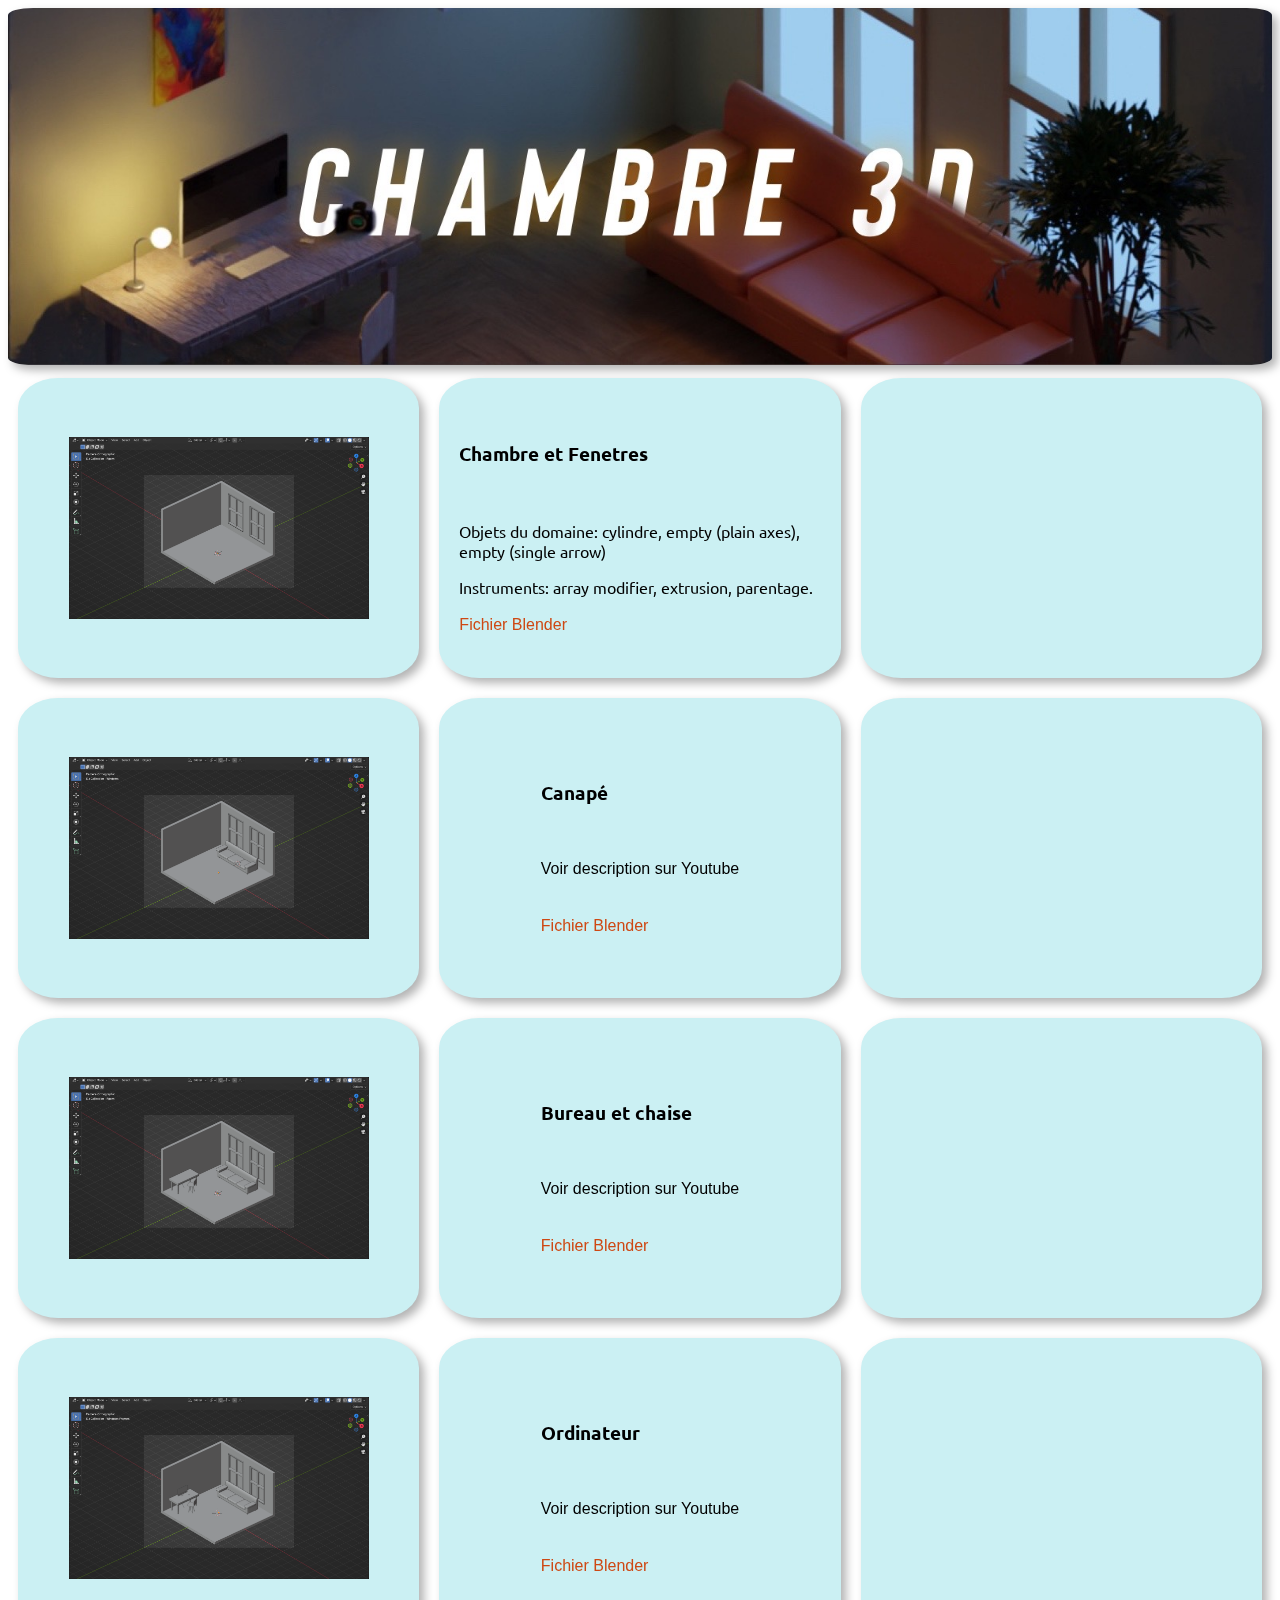
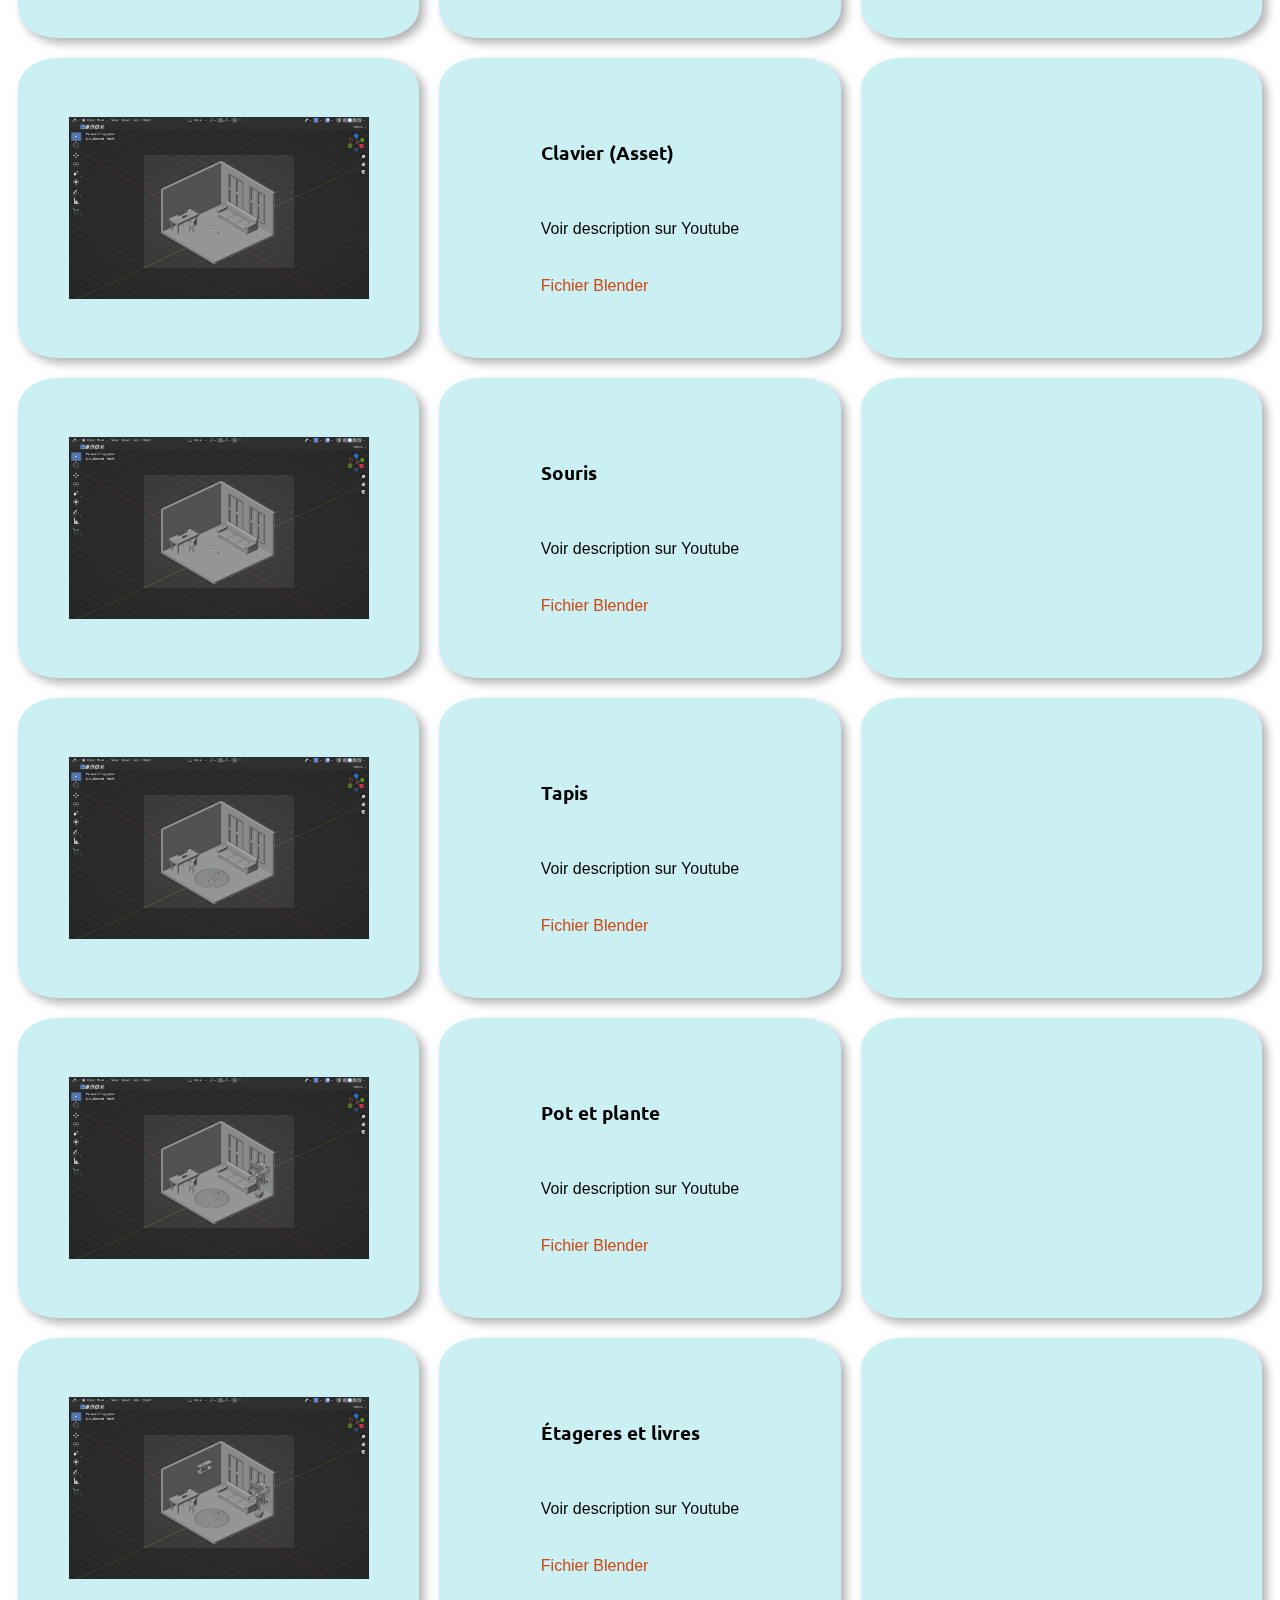
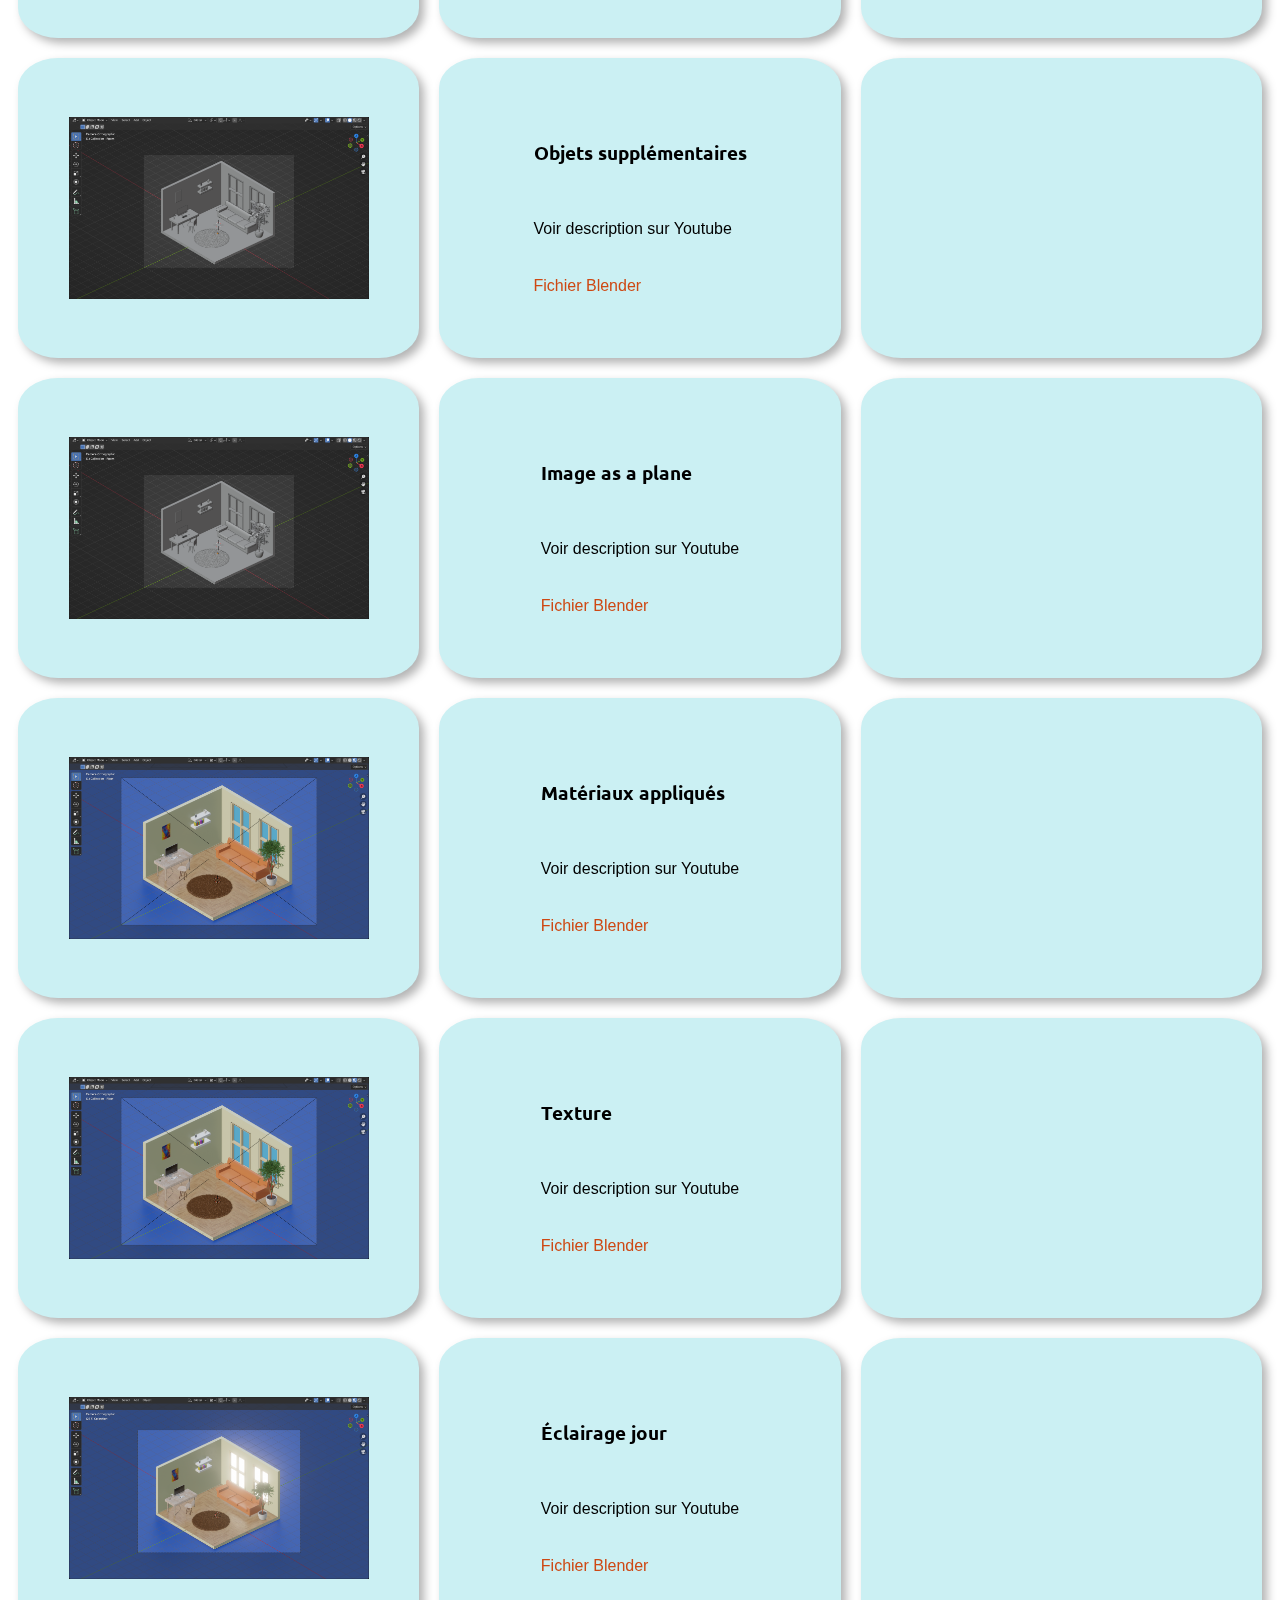
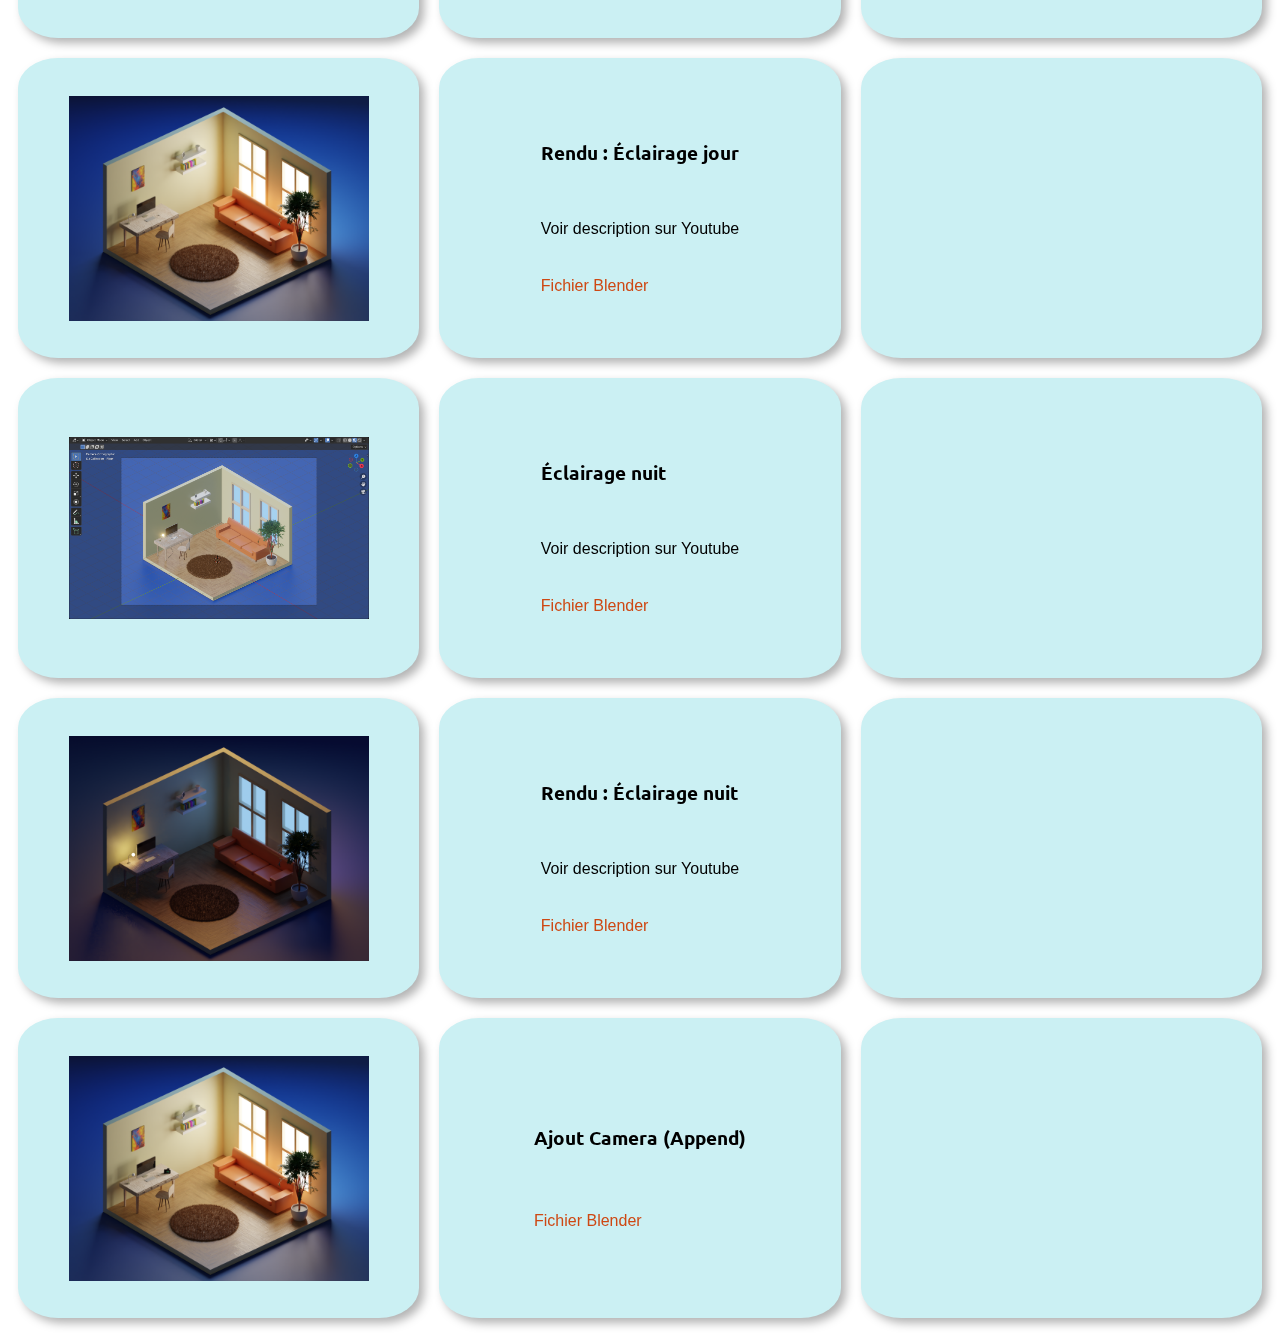
==== index.html @ a3e26591 "added dynamically YT description feature V1" ====
<!DOCTYPE html>
<html>
<head>
	<title>Chambre 3D</title>
	<link rel="stylesheet" type="text/css" href="style.css">
	<link rel="preconnect" href="https://fonts.googleapis.com">
	<link rel="preconnect" href="https://fonts.gstatic.com" crossorigin>
	<link href="https://fonts.googleapis.com/css2?family=Bebas+Neue&family=Ubuntu:ital,wght@0,300;0,400;0,700;1,400&display=swap" rel="stylesheet">
	<!-- add icon link -->
	<link rel = "icon" href="img/icon.png" type = "image/x-icon">
	<script src="https://apis.google.com/js/api.js"></script>
	<script src="script.js"></script>
</head>
<body>
	<header>
		  <!-- <div style="position:absolute; top:0; left:0; width:100%; text-align:center; z-index: 1;">
			<h1>Chambre 3D</h1>		 
		 </div> -->
		<img id="ar" src="img/title.jpg" width=100% height="auto" alt="final">
	</header>
	<div class="container">

        <!-- 1st step  -->
		<div class="column">
			<img src="img/1.png" width="300" height="auto" alt="final">
		</div>
		<div class="column">
			<div>
			<h3>Chambre et Fenetres</h3><br>
			<!-- this one need stylizing (font + size + layout and some ...  -->
			<p>Objets du domaine: cylindre, empty (plain axes), empty (single arrow)</p>
            <p>Instruments: array modifier, extrusion, parentage.</p>
			<a href="blender/01- Room_Windows.blend">Fichier Blender</a>
		</div>
		</div>
		<div class="column">
			<div class="video-container">
				<iframe width="560" height="315" src="https://www.youtube.com/embed/H0aVBfgCDOM" title="YouTube video player" frameborder="0" allow="accelerometer; autoplay; clipboard-write; encrypted-media; gyroscope; picture-in-picture; web-share" allowfullscreen></iframe>     
			</div>
		</div>

        <!-- 2nd step  -->
        <div class="column">
			<img src="img/2.png" width="300" height="auto" alt="img">
		</div>
		<div class="column">
			<div>
				<h3>Canapé</h3><br>
				<p id="desc">Voir description sur Youtube </p> <br>
				<!-- <p>Instruments: array modifier, extrusion, parentage.</p> <br> -->
				<a href="blender/02- Couch.blend">Fichier Blender</a>
			</div>
		</div>
		<div class="column">
			<div class="video-container">
				<iframe width="560" height="315" src="https://www.youtube.com/embed/Q9_poaPbk4Y" title="YouTube video player" frameborder="0" allow="accelerometer; autoplay; clipboard-write; encrypted-media; gyroscope; picture-in-picture; web-share" allowfullscreen></iframe>
			  </div>
		</div>
		        <!-- 3rd step  -->
				<div class="column">
					<img src="img/3.png" width="300" height="auto" alt="final">
				</div>
				<div class="column">
					<div>
						<h3>Bureau et chaise</h3><br>
						<p id="desc">Voir description sur Youtube </p> <br>
						<!-- <p>Instruments: array modifier, extrusion, parentage.</p> <br> -->
						<a href="blender/03- Desk_Chair.blend">Fichier Blender</a>
					</div>
				</div>
				<div class="column">
					<div class="video-container">
						<iframe width="560" height="315" src="https://www.youtube.com/embed/ergrKM9GbAg" title="YouTube video player" frameborder="0" allow="accelerometer; autoplay; clipboard-write; encrypted-media; gyroscope; picture-in-picture; web-share" allowfullscreen></iframe>
					  </div>
				</div>
		
		        <!-- 4th step  -->
				<div class="column">
					<img src="img/4_no_Keyboard.png" width="300" height="auto" alt="final">
				</div>
				<div class="column">
					<div>
						<h3>Ordinateur</h3><br>
						<p id="desc">Voir description sur Youtube </p> <br>
						<!-- <p>Instruments: array modifier, extrusion, parentage.</p> <br> -->
						<a href="blender/04- Computer.blend">Fichier Blender</a>
					</div>
				</div>
				<div class="column">
					<div class="video-container">
						<iframe width="560" height="315" src="https://www.youtube.com/embed/oGYVLZUqPYI" title="YouTube video player" frameborder="0" allow="accelerometer; autoplay; clipboard-write; encrypted-media; gyroscope; picture-in-picture; web-share" allowfullscreen></iframe>
					  </div>
				</div>

				<!-- 4.1th step  -->
				<div class="column">
					<img src="img/4.png" width="300" height="auto" alt="final">
				</div>
				<div class="column">
					<div>
						<h3>Clavier (Asset)</h3><br>
						<p id="desc">Voir description sur Youtube </p> <br>
						<!-- <p>Instruments: array modifier, extrusion, parentage.</p> <br> -->
						<a href="blender/04- Computer.blend">Fichier Blender</a>
					</div>
				</div>
				<div class="column">
					<div class="video-container">
						<iframe width="560" height="315" src="https://www.youtube.com/embed/85j8DZn5l3M" title="YouTube video player" frameborder="0" allow="accelerometer; autoplay; clipboard-write; encrypted-media; gyroscope; picture-in-picture; web-share" allowfullscreen></iframe>
					  </div>
				</div>

				<!-- 4.1th step  -->
				<div class="column">
					<img src="img/4.png" width="300" height="auto" alt="final">
				</div>
				<div class="column">
					<div>
						<h3>Souris </h3><br>
						<p id="desc">Voir description sur Youtube </p> <br>
						<!-- <p>Instruments: array modifier, extrusion, parentage.</p> <br> -->
						<a href="blender/04- Computer.blend">Fichier Blender</a>
					</div>
				</div>
				<div class="column">
					<div class="video-container">
						<iframe width="560" height="315" src="https://www.youtube.com/embed/s9zRTNXvcWs" title="YouTube video player" frameborder="0" allow="accelerometer; autoplay; clipboard-write; encrypted-media; gyroscope; picture-in-picture; web-share" allowfullscreen></iframe>
					  </div>
				</div>
				<!-- 5th step  -->
				<div class="column">
					<img src="img/5.png" width="300" height="auto" alt="final">
				</div>
				<div class="column">
					<div>
						<h3>Tapis</h3><br>
						<p id="desc">Voir description sur Youtube </p> <br>
						<!-- <p>Instruments: array modifier, extrusion, parentage.</p> <br> -->
						<a href="blender/05- Carpet.blend">Fichier Blender</a>
					</div>
				</div>
				<div class="column">
					<div class="video-container">
						<iframe width="560" height="315" src="https://www.youtube.com/embed/g_UCQtH-C4Q" title="YouTube video player" frameborder="0" allow="accelerometer; autoplay; clipboard-write; encrypted-media; gyroscope; picture-in-picture; web-share" allowfullscreen></iframe>
					  </div>
				</div>

				<!-- 6th step  -->
				<div class="column">
					<img src="img/6.png" width="300" height="auto" alt="final">
				</div>
				<div class="column">
					<div>
						<h3>Pot et plante</h3><br>
						<p id="desc">Voir description sur Youtube </p> <br>
						<!-- <p>Instruments: array modifier, extrusion, parentage.</p> <br> -->
						<a href="blender/06- Pot_Plant.blend">Fichier Blender</a>
					</div>
				</div>
				<div class="column">
					<div class="video-container">
						<iframe width="560" height="315" src="https://www.youtube.com/embed/b1mIVbUZbgY" title="YouTube video player" frameborder="0" allow="accelerometer; autoplay; clipboard-write; encrypted-media; gyroscope; picture-in-picture; web-share" allowfullscreen></iframe>
					  </div>
				</div>

				<!-- 7th step  -->
				<div class="column">
					<img src="img/7.png" width="300" height="auto" alt="final">
				</div>
				<div class="column">
					<div>
						<h3>Étageres et livres</h3><br>
						<p id="desc">Voir description sur Youtube </p> <br>
						<!-- <p>Instruments: array modifier, extrusion, parentage.</p> <br> -->
						<a href="blender/07- Shelves & Books.blend">Fichier Blender</a>
					</div>
				</div>
				<div class="column">
					<div class="video-container">
						<iframe width="560" height="315" src="https://www.youtube.com/embed/aGL5_XZgPpY" title="YouTube video player" frameborder="0" allow="accelerometer; autoplay; clipboard-write; encrypted-media; gyroscope; picture-in-picture; web-share" allowfullscreen></iframe>
					  </div>
				</div>

				<!-- 8th step  -->
				<div class="column">
					<img src="img/8.png" width="300" height="auto" alt="final">
				</div>
				<div class="column">
					<div>
						<h3>Objets supplémentaires </h3><br>
						<p id="desc">Voir description sur Youtube </p> <br>
						<!-- <p>Instruments: array modifier, extrusion, parentage.</p> <br> -->
						<a href="blender/08- Supplementary Shapes.blend">Fichier Blender</a>
					</div>
				</div>
				<div class="column">
					<div class="video-container">
						<iframe width="560" height="315" src="https://www.youtube.com/embed/MBEI9Nw17ow" title="YouTube video player" frameborder="0" allow="accelerometer; autoplay; clipboard-write; encrypted-media; gyroscope; picture-in-picture; web-share" allowfullscreen></iframe>
					  </div>
				</div>

				<!-- 8th step  -->
				<div class="column">
					<img src="img/8.png" width="300" height="auto" alt="final">
				</div>
				<div class="column">
					<div>
						<h3>Image as a plane </h3><br>
						<p id="desc">Voir description sur Youtube </p> <br>
						<!-- <p>Instruments: array modifier, extrusion, parentage.</p> <br> -->
						<a href="blender/08- Supplementary Shapes.blend">Fichier Blender</a>
					</div>
				</div>
				<div class="column">
					<div class="video-container">
						<iframe width="560" height="315" src="https://www.youtube.com/embed/6XBzT7tV8xM" title="YouTube video player" frameborder="0" allow="accelerometer; autoplay; clipboard-write; encrypted-media; gyroscope; picture-in-picture; web-share" allowfullscreen></iframe>
					  </div>
				</div>

				<!-- 9th step  -->
				<div class="column">
					<img src="img/9.png" width="300" height="auto" alt="final">
				</div>
				<div class="column">
					<div>
						<h3>Matériaux appliqués </h3><br>
						<p id="desc">Voir description sur Youtube </p> <br>
						<!-- <p>Instruments: array modifier, extrusion, parentage.</p> <br> -->
						<a href="blender/09- Materials.blend">Fichier Blender</a>
					</div>
				</div>
				<div class="column">
					<div class="video-container">
						<iframe width="560" height="315" src="https://www.youtube.com/embed/KcpcKEl5_no" title="YouTube video player" frameborder="0" allow="accelerometer; autoplay; clipboard-write; encrypted-media; gyroscope; picture-in-picture; web-share" allowfullscreen></iframe>
					  </div>
				</div>

				<!-- 9th step  -->
				<div class="column">
					<img src="img/9.png" width="300" height="auto" alt="final">
				</div>
				<div class="column">
					<div>
						<h3>Texture </h3><br>
						<p id="desc">Voir description sur Youtube </p> <br>
						<!-- <p>Instruments: array modifier, extrusion, parentage.</p> <br> -->
						<a href="blender/09- Materials.blend">Fichier Blender</a>
					</div>
				</div>
				<div class="column">
					<div class="video-container">
						<iframe width="560" height="315" src="https://www.youtube.com/embed/MrL9tOUTjcU" title="YouTube video player" frameborder="0" allow="accelerometer; autoplay; clipboard-write; encrypted-media; gyroscope; picture-in-picture; web-share" allowfullscreen></iframe>
					  </div>
				</div>

				<!-- 10th step  -->
				<div class="column">
					<img src="img/10+R.png" width="300" height="auto" alt="final">
				</div>
				<div class="column">
					<div>
						<h3>Éclairage jour </h3><br>
						<p id="desc">Voir description sur Youtube </p> <br>
						<!-- <p>Instruments: array modifier, extrusion, parentage.</p> <br> -->
						<a href="blender/10- Day scene_render.blend">Fichier Blender</a>
					</div>
				</div>
				<div class="column">
					<div class="video-container">
						<iframe width="560" height="315" src="https://www.youtube.com/embed/F2drwl4IUZM" title="YouTube video player" frameborder="0" allow="accelerometer; autoplay; clipboard-write; encrypted-media; gyroscope; picture-in-picture; web-share" allowfullscreen></iframe>
					  </div>
				</div>

				<!-- 10th + render step  -->
				<div class="column">
					<img src="img/3DROOM_Day_No_Camera.png" width="300" height="auto" alt="final">
				</div>
				<div class="column">
					<div>
						<h3>Rendu : Éclairage jour </h3><br>
						<p id="desc">Voir description sur Youtube </p> <br>
						<!-- <p>Instruments: array modifier, extrusion, parentage.</p> <br> -->
						<a href="blender/10- Day scene_render.blend">Fichier Blender</a>
					</div>
				</div>
				<div class="column">
					<div class="video-container">
						<iframe width="560" height="315" src="https://www.youtube.com/embed/F2drwl4IUZM" title="YouTube video player" frameborder="0" allow="accelerometer; autoplay; clipboard-write; encrypted-media; gyroscope; picture-in-picture; web-share" allowfullscreen></iframe>
					  </div>
				</div>

				<!-- 11th step  -->
				<div class="column">
					<img src="img/11+R.png" width="300" height="auto" alt="final">
				</div>
				<div class="column">
					<div>
						<h3>Éclairage nuit </h3><br>
						<p id="desc">Voir description sur Youtube </p> <br>
						<!-- <p>Instruments: array modifier, extrusion, parentage.</p> <br> -->
						<a href="blender/11- Night scene_render.blend">Fichier Blender</a>
					</div>
				</div>
				<div class="column">
					<div class="video-container">
						<iframe width="560" height="315" src="https://www.youtube.com/embed/-C2EjMVxL1o" title="YouTube video player" frameborder="0" allow="accelerometer; autoplay; clipboard-write; encrypted-media; gyroscope; picture-in-picture; web-share" allowfullscreen></iframe>
					  </div>
				</div>

				<!-- 11th + render step  -->
				<div class="column">
					<img src="img/3DROOM_Night_No_Camera.png" width="300" height="auto" alt="final">
				</div>
				<div class="column">
					<div>
						<h3>Rendu : Éclairage nuit </h3><br>
						<p id="desc">Voir description sur Youtube </p> <br>
						<a href="blender/11- Night scene_render.blend">Fichier Blender</a>
					</div>
				</div>
				<div class="column">
					<div class="video-container">
						<iframe width="560" height="315" src="https://www.youtube.com/embed/-C2EjMVxL1o" title="YouTube video player" frameborder="0" allow="accelerometer; autoplay; clipboard-write; encrypted-media; gyroscope; picture-in-picture; web-share" allowfullscreen></iframe>
					  </div>
				</div>

				<!-- 12th step  -->
				<div class="column">
					<img src="img/3DROOM_Day_Camera.png" width="300" height="auto" alt="final">
				</div>
				<div class="column">
					<div>
						<h3>Ajout Camera (Append)  </h3><br>
						<div id="description"></div> <br>
						<!-- <p>Instruments: array modifier, extrusion, parentage.</p> <br> -->
						<a href="blender/11- Night scene_render_camera.blend">Fichier Blender</a>
					</div>
				</div>
				<div class="column">
					<div class="video-container">
						<iframe width="560" height="315" src="https://www.youtube.com/embed/mtnWZ4ZtDos" title="YouTube video player" frameborder="0" allow="accelerometer; autoplay; clipboard-write; encrypted-media; gyroscope; picture-in-picture; web-share" allowfullscreen></iframe>
					  </div>
				</div>
				
	</div>
</body>
</html>
---- style.css ----
body{
	font-family: 'Ubuntu', sans-serif;
}

/* header {
	background-color: #333;
	color: #fff;
	padding: 20px;
	text-align: center;
} */

#ar{
	z-index: -2;
	border-radius: 2%;
	filter: drop-shadow(5px 5px 5px rgba(0,0,0,0.3));

}

#desc{
	font-family: 'Ubuntu-italic', sans-serif;
}

div h1{
	padding-top: 150px;
    left: 0;
	font-family: 'Bebas Neue', cursive;
	font-size:50px;
	font-stretch: extra-expanded;
}


.container {
	display: flex;
	justify-content: space-between;
	align-items: center;
	flex-wrap: wrap;
	margin: 0 auto;
	max-width: 100%;
	
}

.column {
	flex-basis: calc(33.33% - 20px);
	height: 300px;
	margin: 10px;
	padding: 20px;
	border-radius: 10%;
	background-color: #cbf0f3;
	box-sizing: border-box;
	display: flex; /* or grid */
	justify-content: center;
	align-items: center;
	/* box-shadow: 5px 5px 5px 0px rgba(0,0,0,0.3); */
	filter: drop-shadow(5px 5px 5px rgba(0,0,0,0.3));
}


/* Links ----------------------------------------------- */
a:link {
    color: rgb(206, 72, 19);
    text-decoration:rgb(206, 72, 19);
	font-family: 'Ubuntu-italic', sans-serif;
}

a:visited {
    color: #ff6a00;
    text-decoration: none;
}

a:hover {
    color: #c60;
}

.video-container {
    position: relative;
    width: 100%;
    height: 0;
    padding-bottom: 56.25%;
  }
  
  .video-container iframe {
    position: absolute;
    top: 0;
    left: 0;
    width: 100%;
    height: 100%;
  }
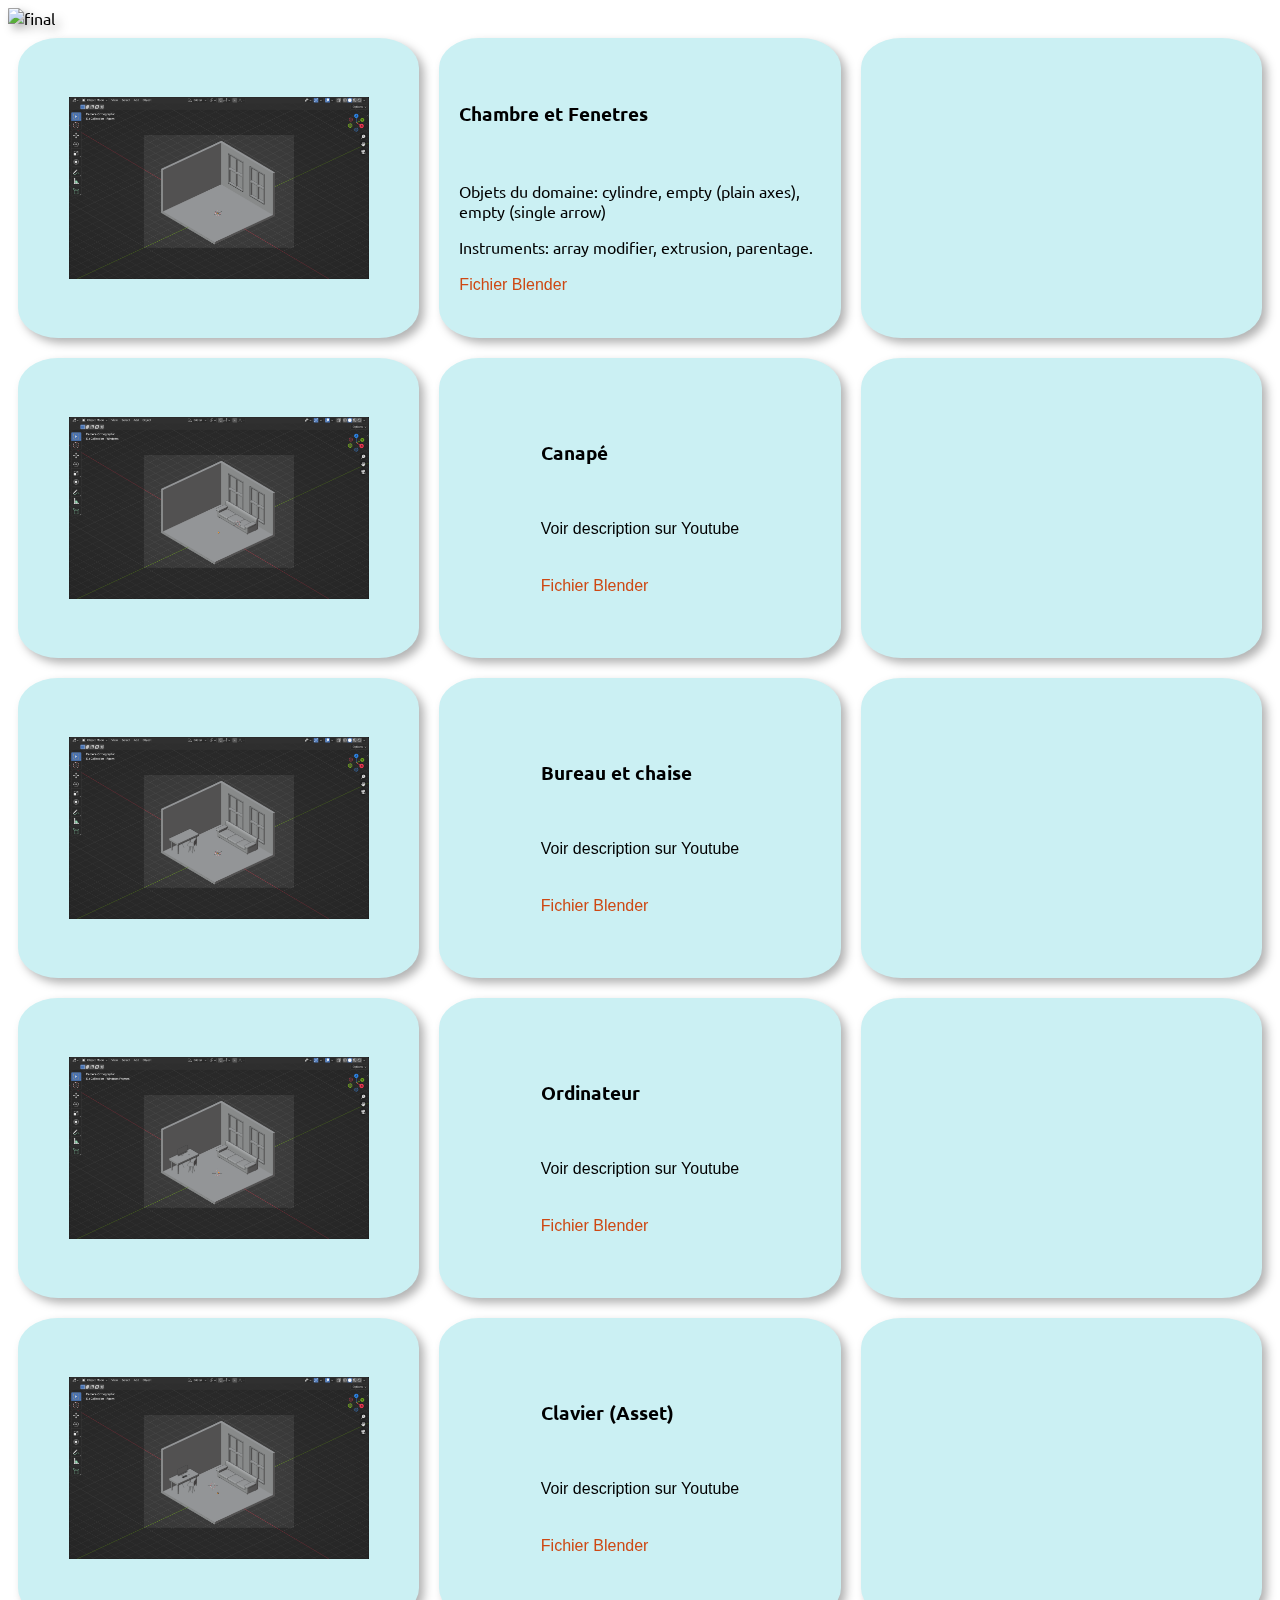
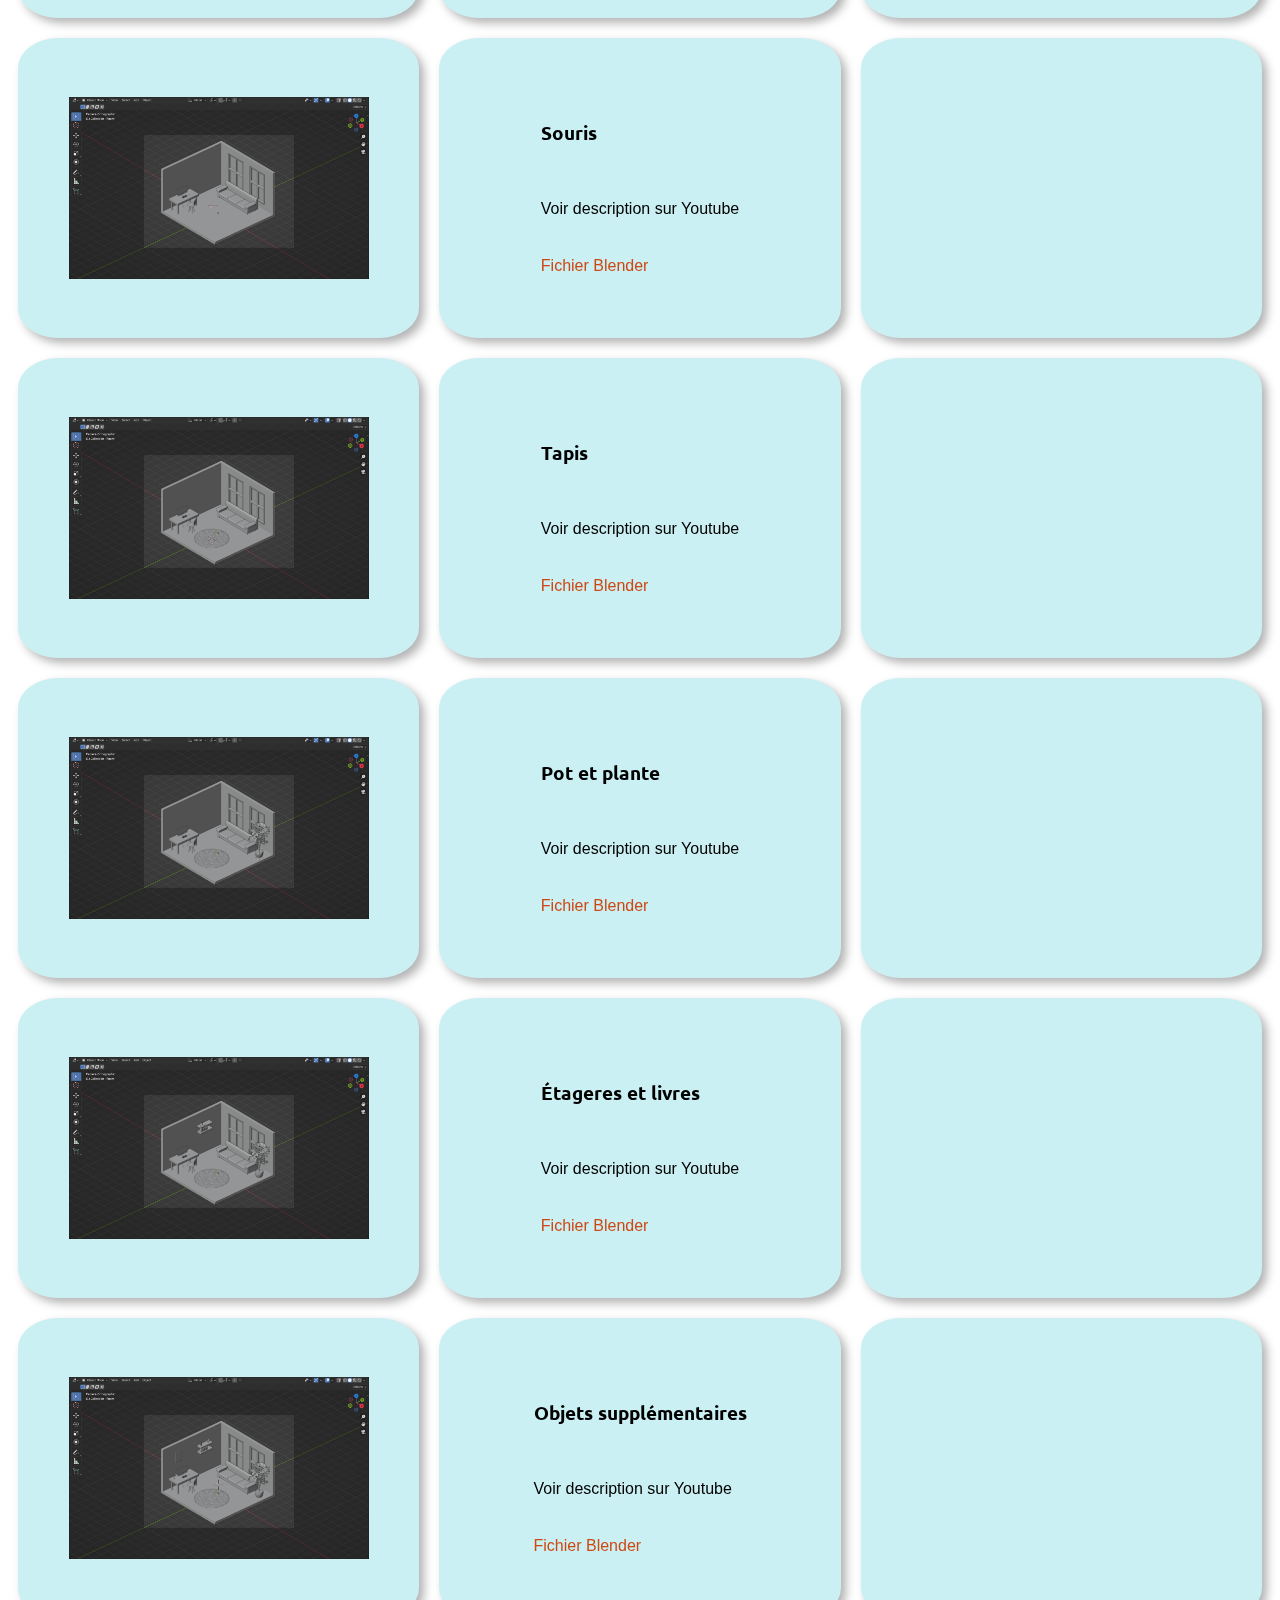
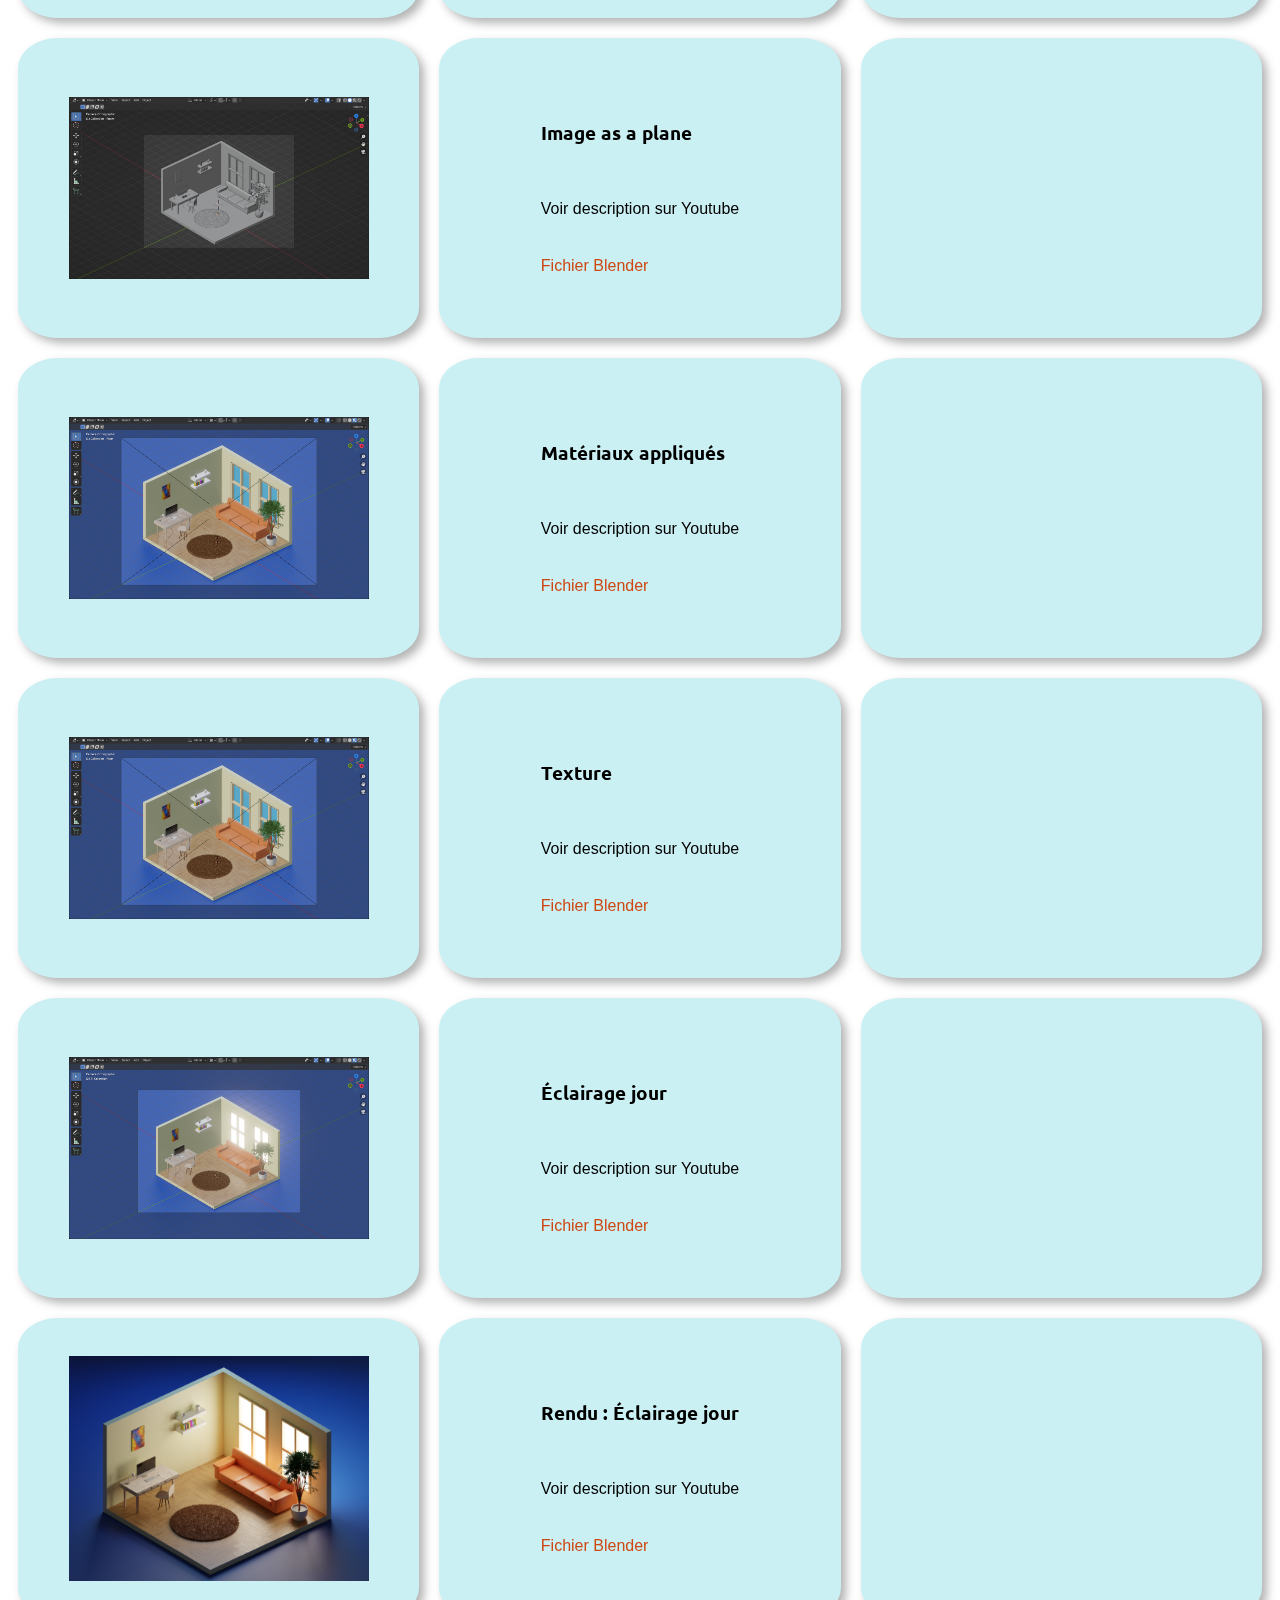
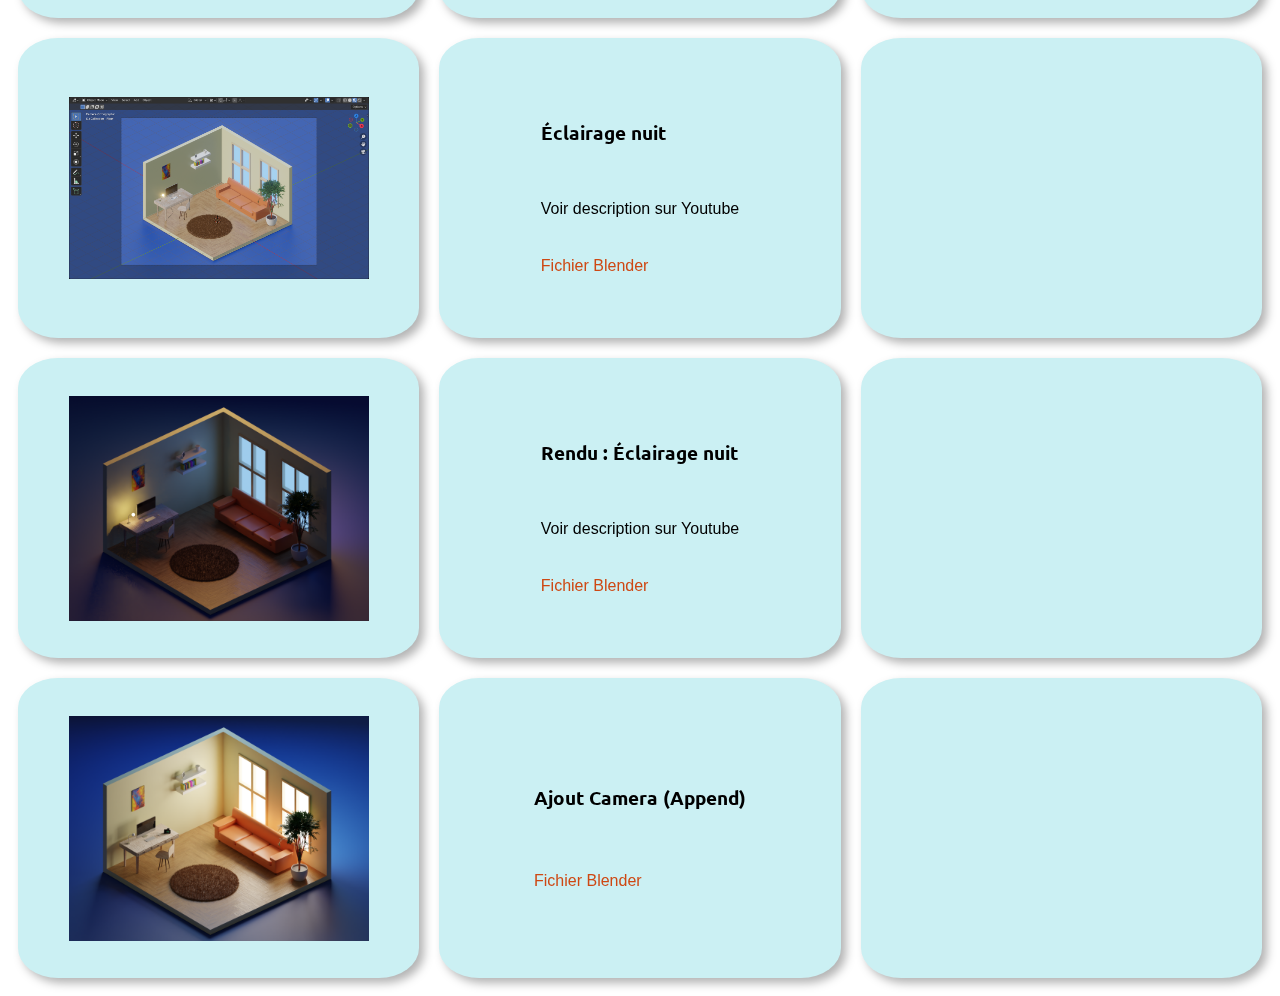
==== commit e2428b23: "changes" ====
--- a/index.html
+++ b/index.html
@@ -16,7 +16,7 @@
 		  <!-- <div style="position:absolute; top:0; left:0; width:100%; text-align:center; z-index: 1;">
 			<h1>Chambre 3D</h1>		 
 		 </div> -->
-		<img id="ar" src="img/title.jpg" width=100% height="auto" alt="final">
+		<img id="ar" src="img/title.png" width=100% height="auto" alt="final">
 	</header>
 	<div class="container">
 
@@ -344,4 +344,4 @@
 				
 	</div>
 </body>
-</html>+</html>
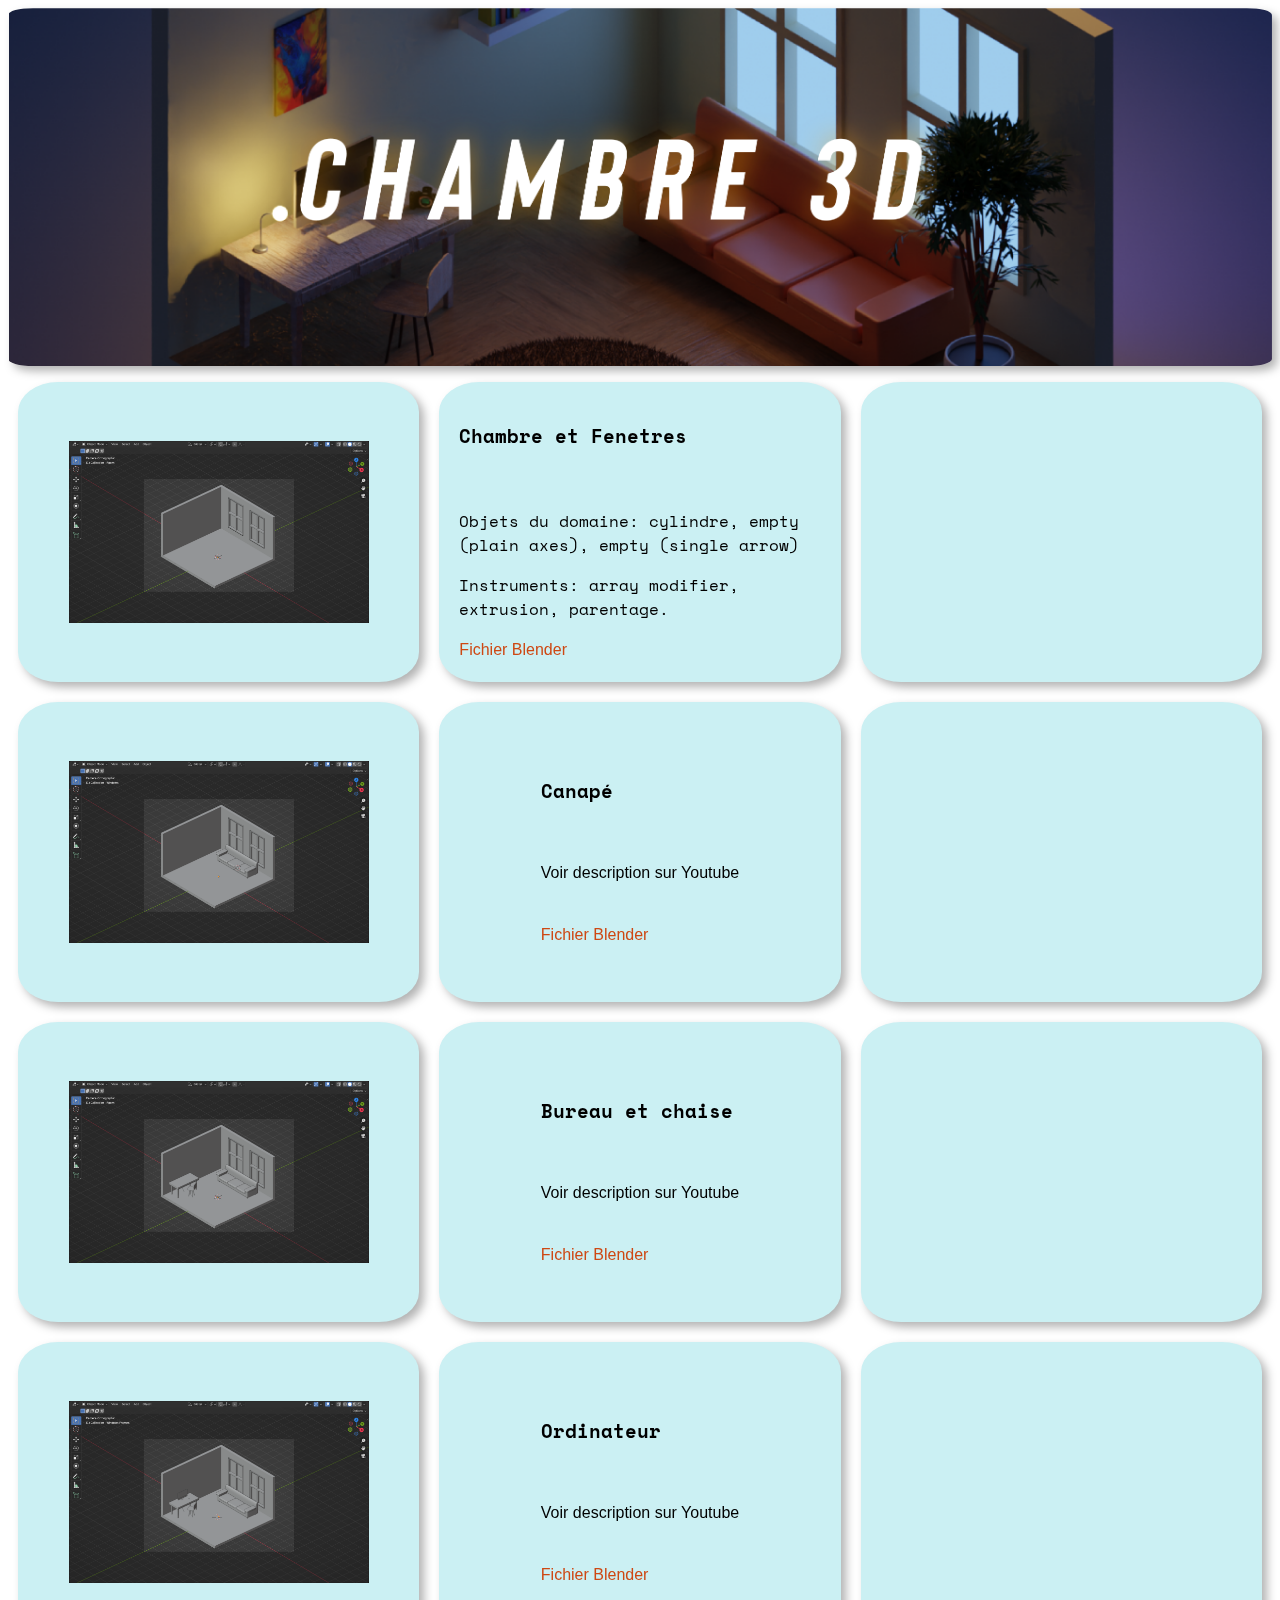
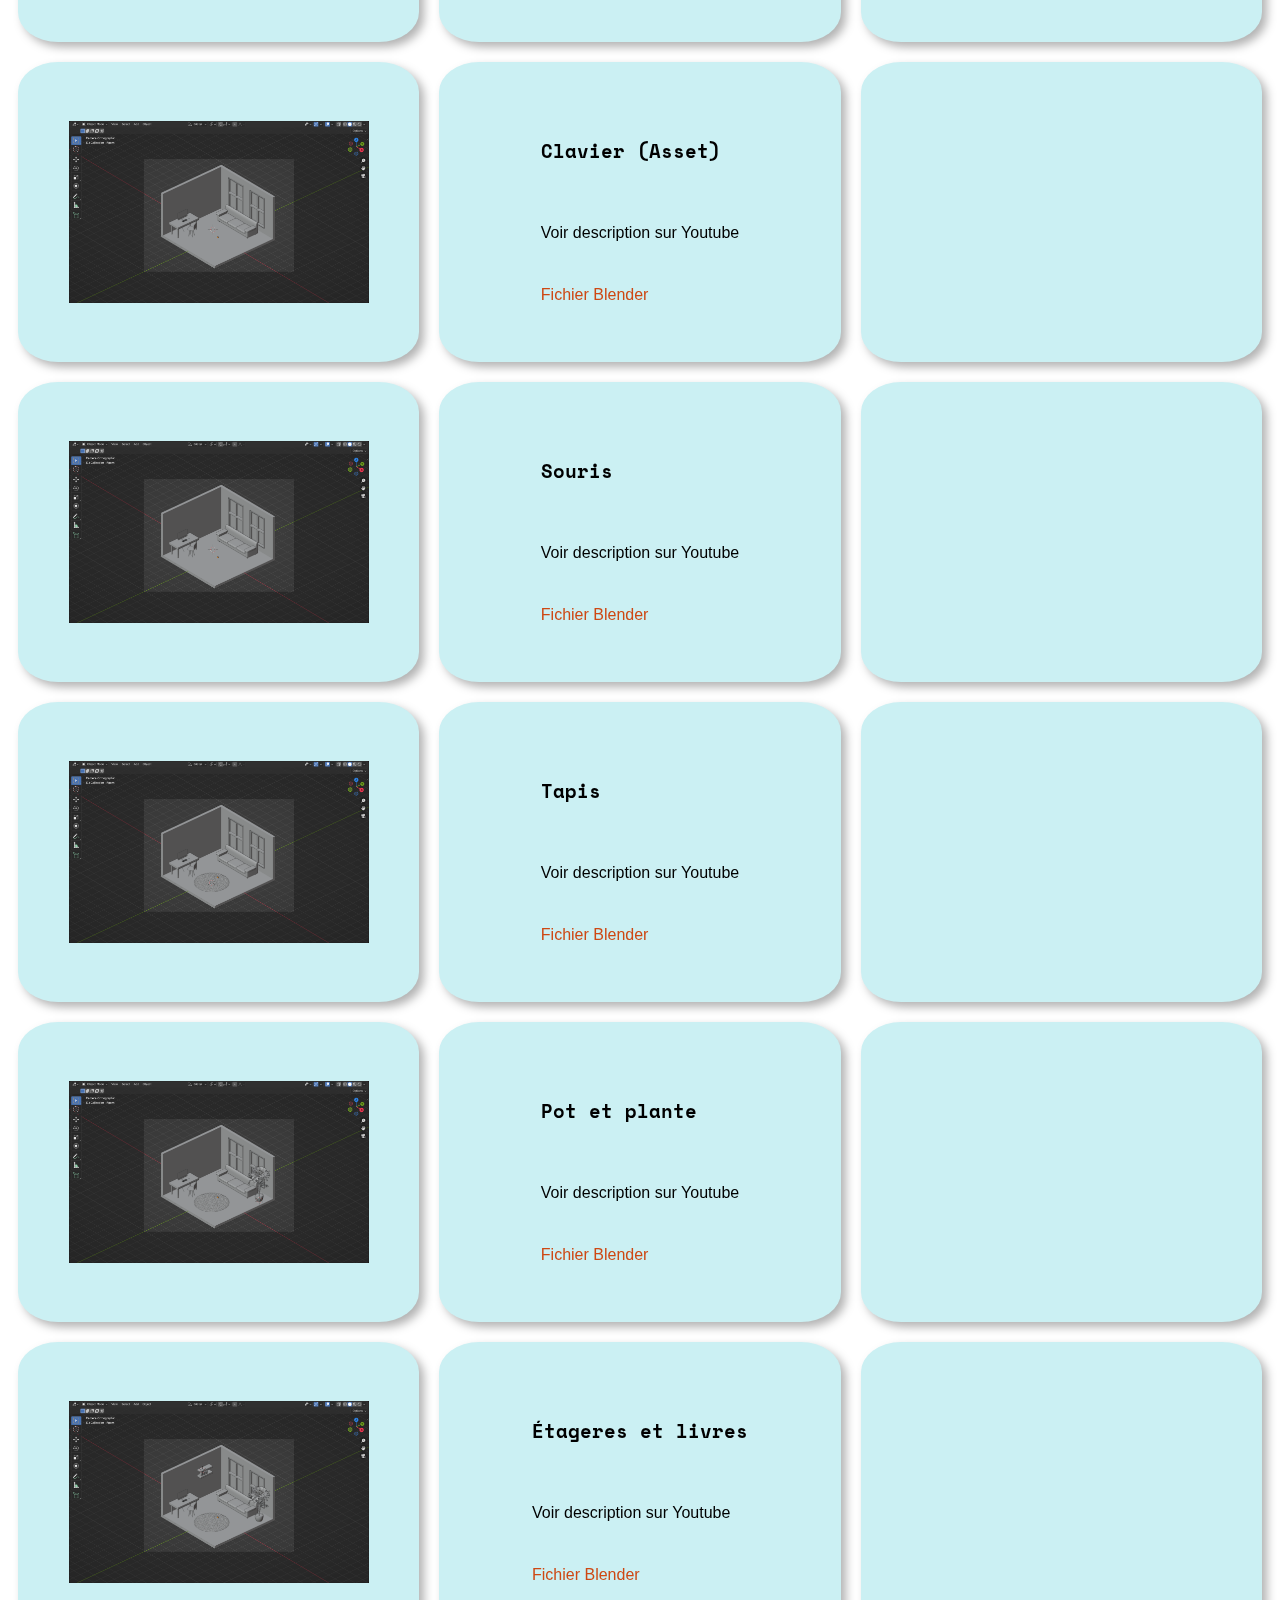
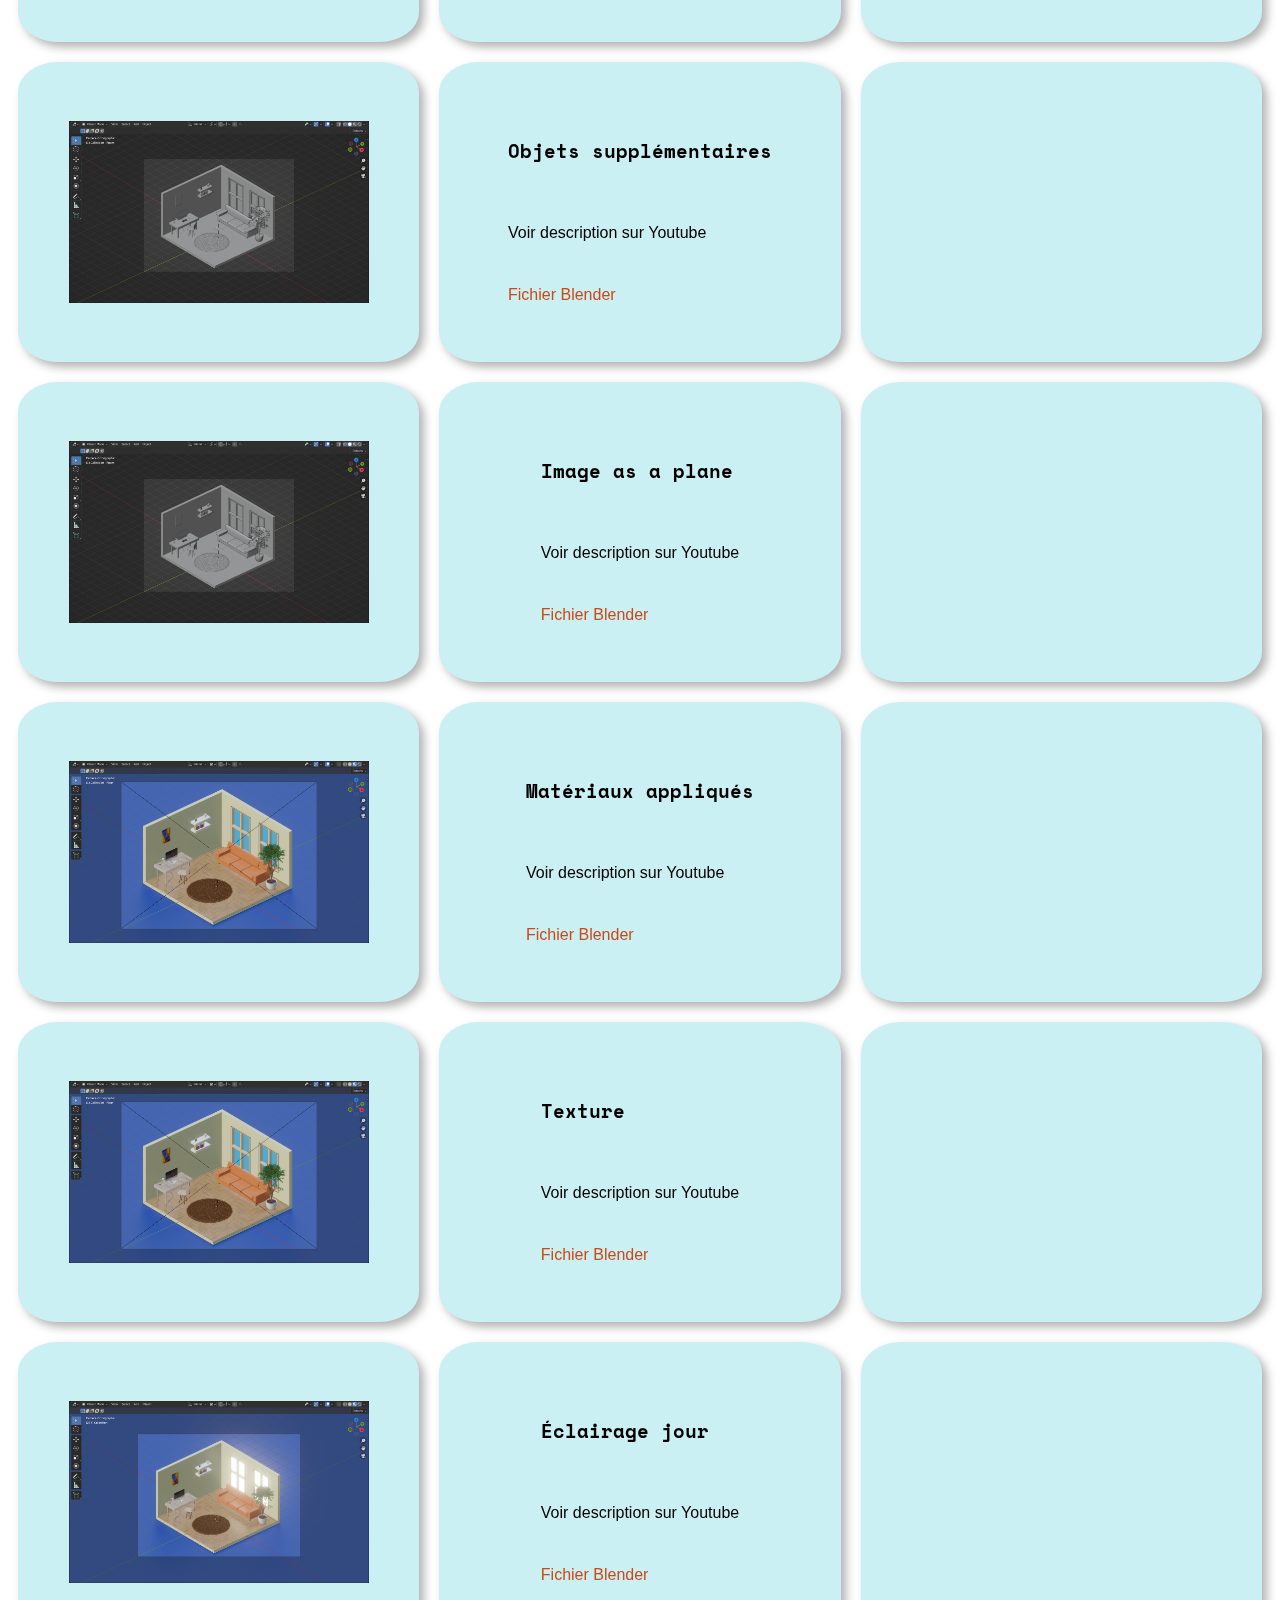
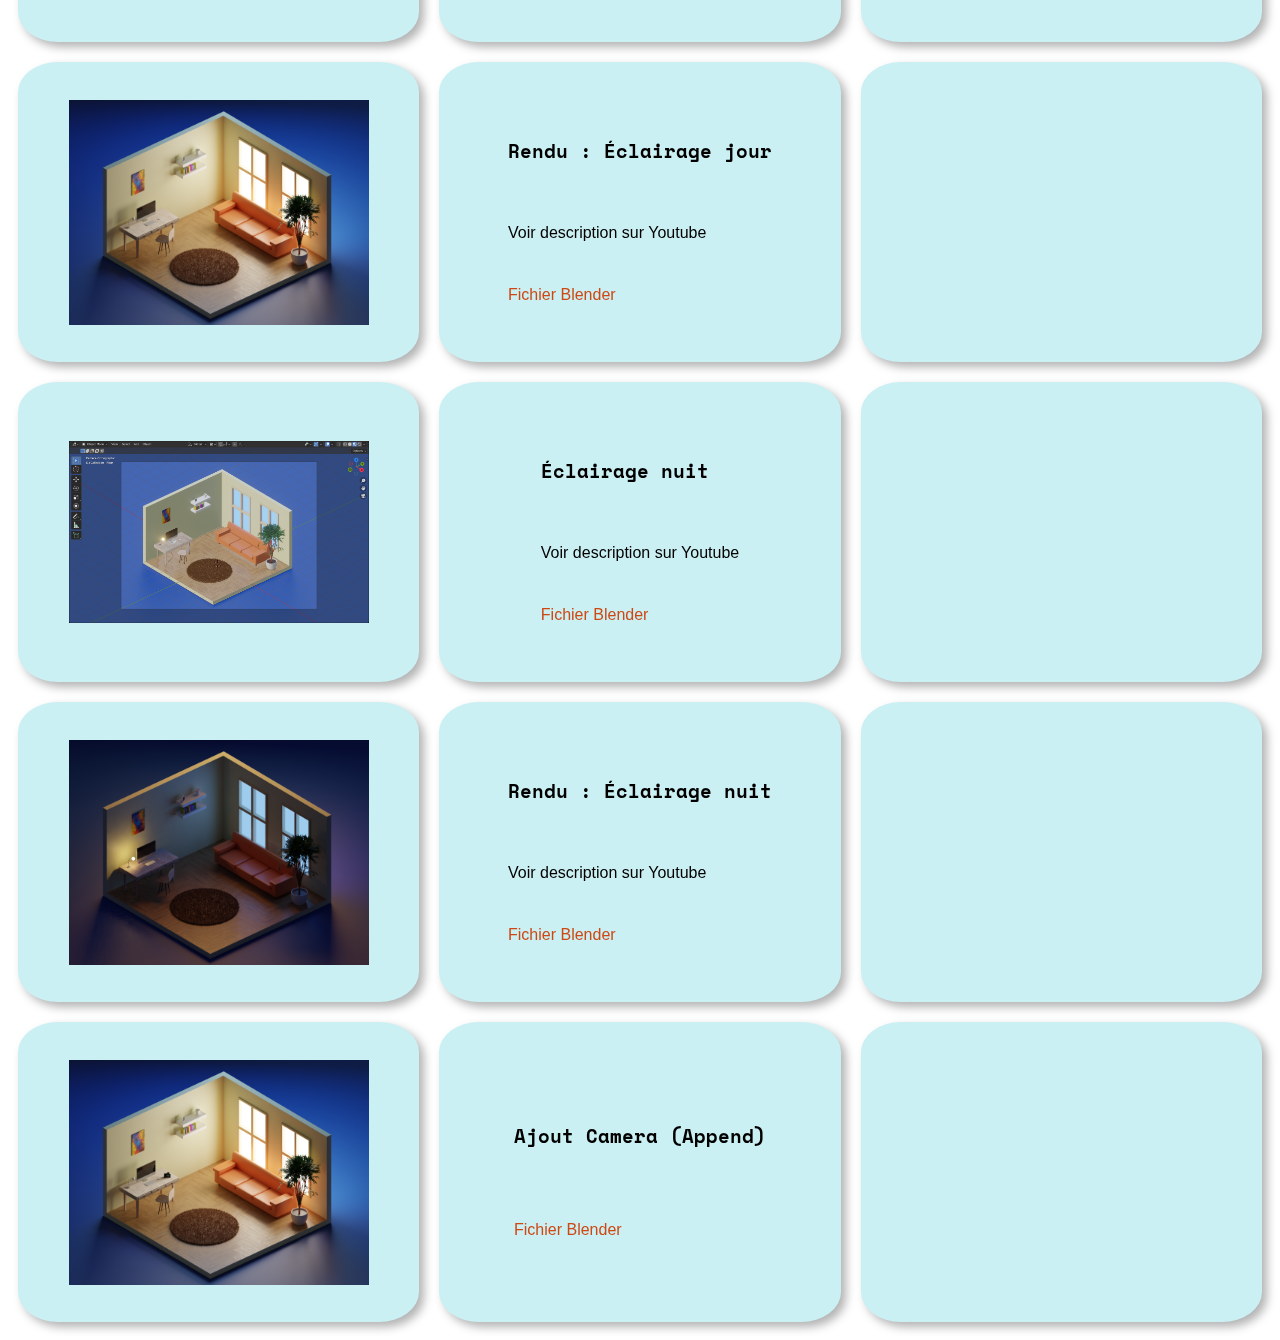
==== commit d76494f9: "style changes" ====
--- a/index.html
+++ b/index.html
@@ -16,7 +16,7 @@
 		  <!-- <div style="position:absolute; top:0; left:0; width:100%; text-align:center; z-index: 1;">
 			<h1>Chambre 3D</h1>		 
 		 </div> -->
-		<img id="ar" src="img/title.png" width=100% height="auto" alt="final">
+		<img id="ar" src="img/banner.png" width=100% height="auto" alt="final">
 	</header>
 	<div class="container">
 
@@ -331,7 +331,8 @@
 				<div class="column">
 					<div>
 						<h3>Ajout Camera (Append)  </h3><br>
-						<div id="description"></div> <br>
+						<div class="break-after-dot">
+						<div id="description"></div></div> <br>
 						<!-- <p>Instruments: array modifier, extrusion, parentage.</p> <br> -->
 						<a href="blender/11- Night scene_render_camera.blend">Fichier Blender</a>
 					</div>
--- a/style.css
+++ b/style.css
@@ -1,13 +1,23 @@
-body{
+/* body{
 	font-family: 'Ubuntu', sans-serif;
+} */
+
+@import url('https://fonts.googleapis.com/css?family=Space+Mono:400,400i,700,700i');
+
+*{
+  box-sizing:border-box;
+  font-family: 'Space Mono', monospace;
 }
-
 /* header {
 	background-color: #333;
 	color: #fff;
 	padding: 20px;
 	text-align: center;
 } */
+
+.break-after-dot {
+    word-wrap: break-word;
+  }
 
 #ar{
 	z-index: -2;
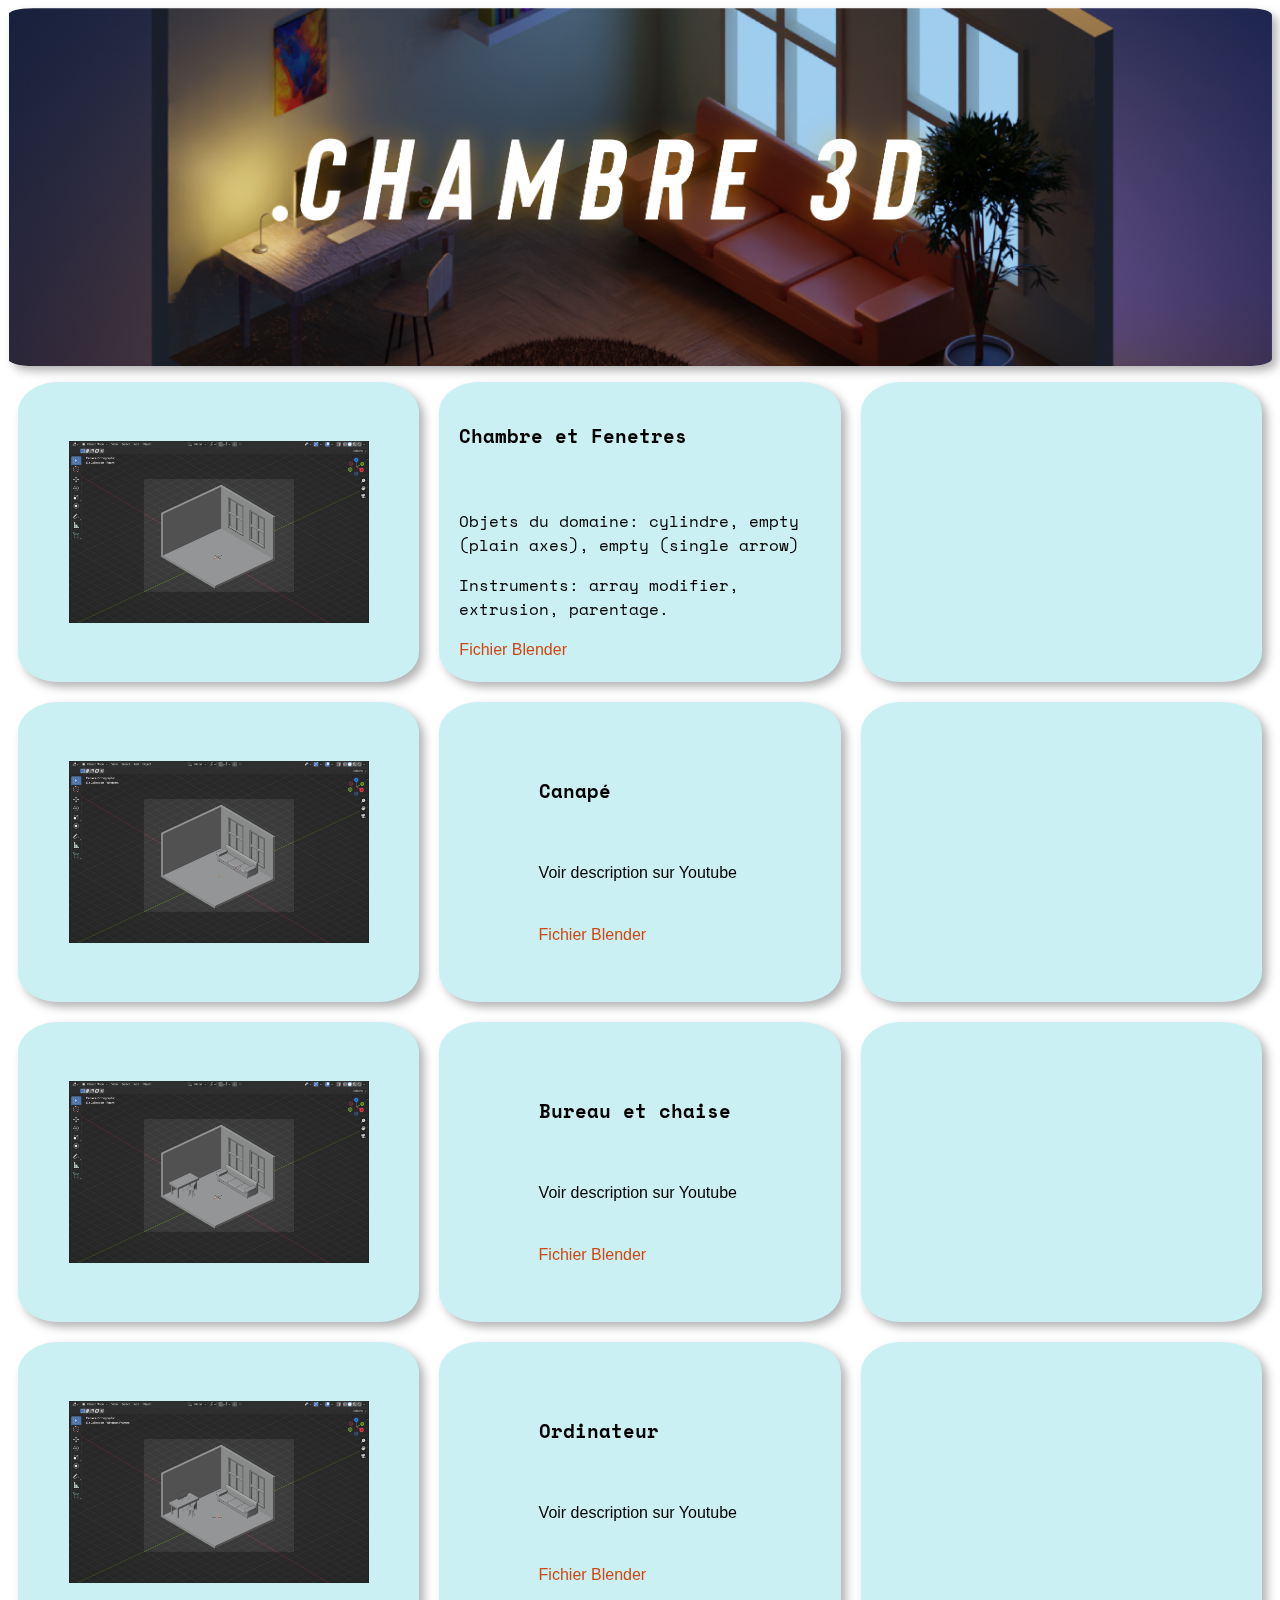
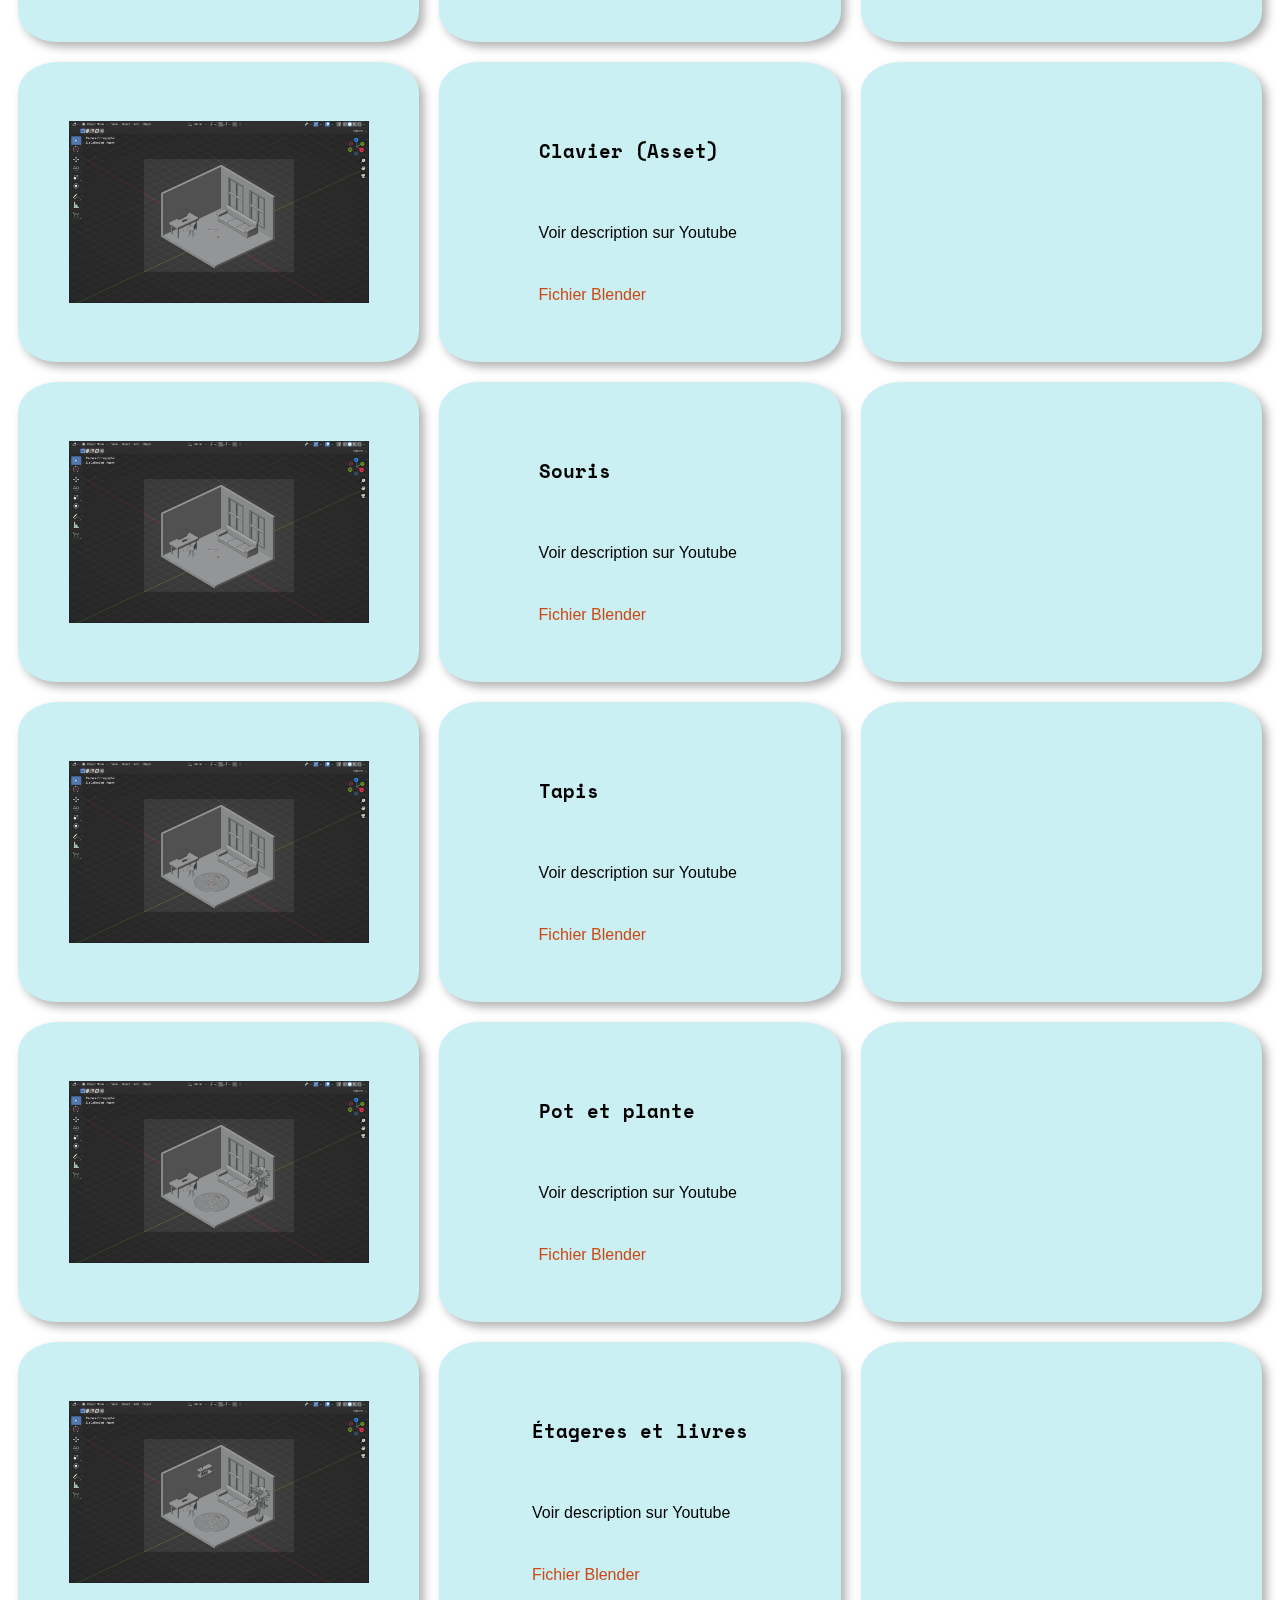
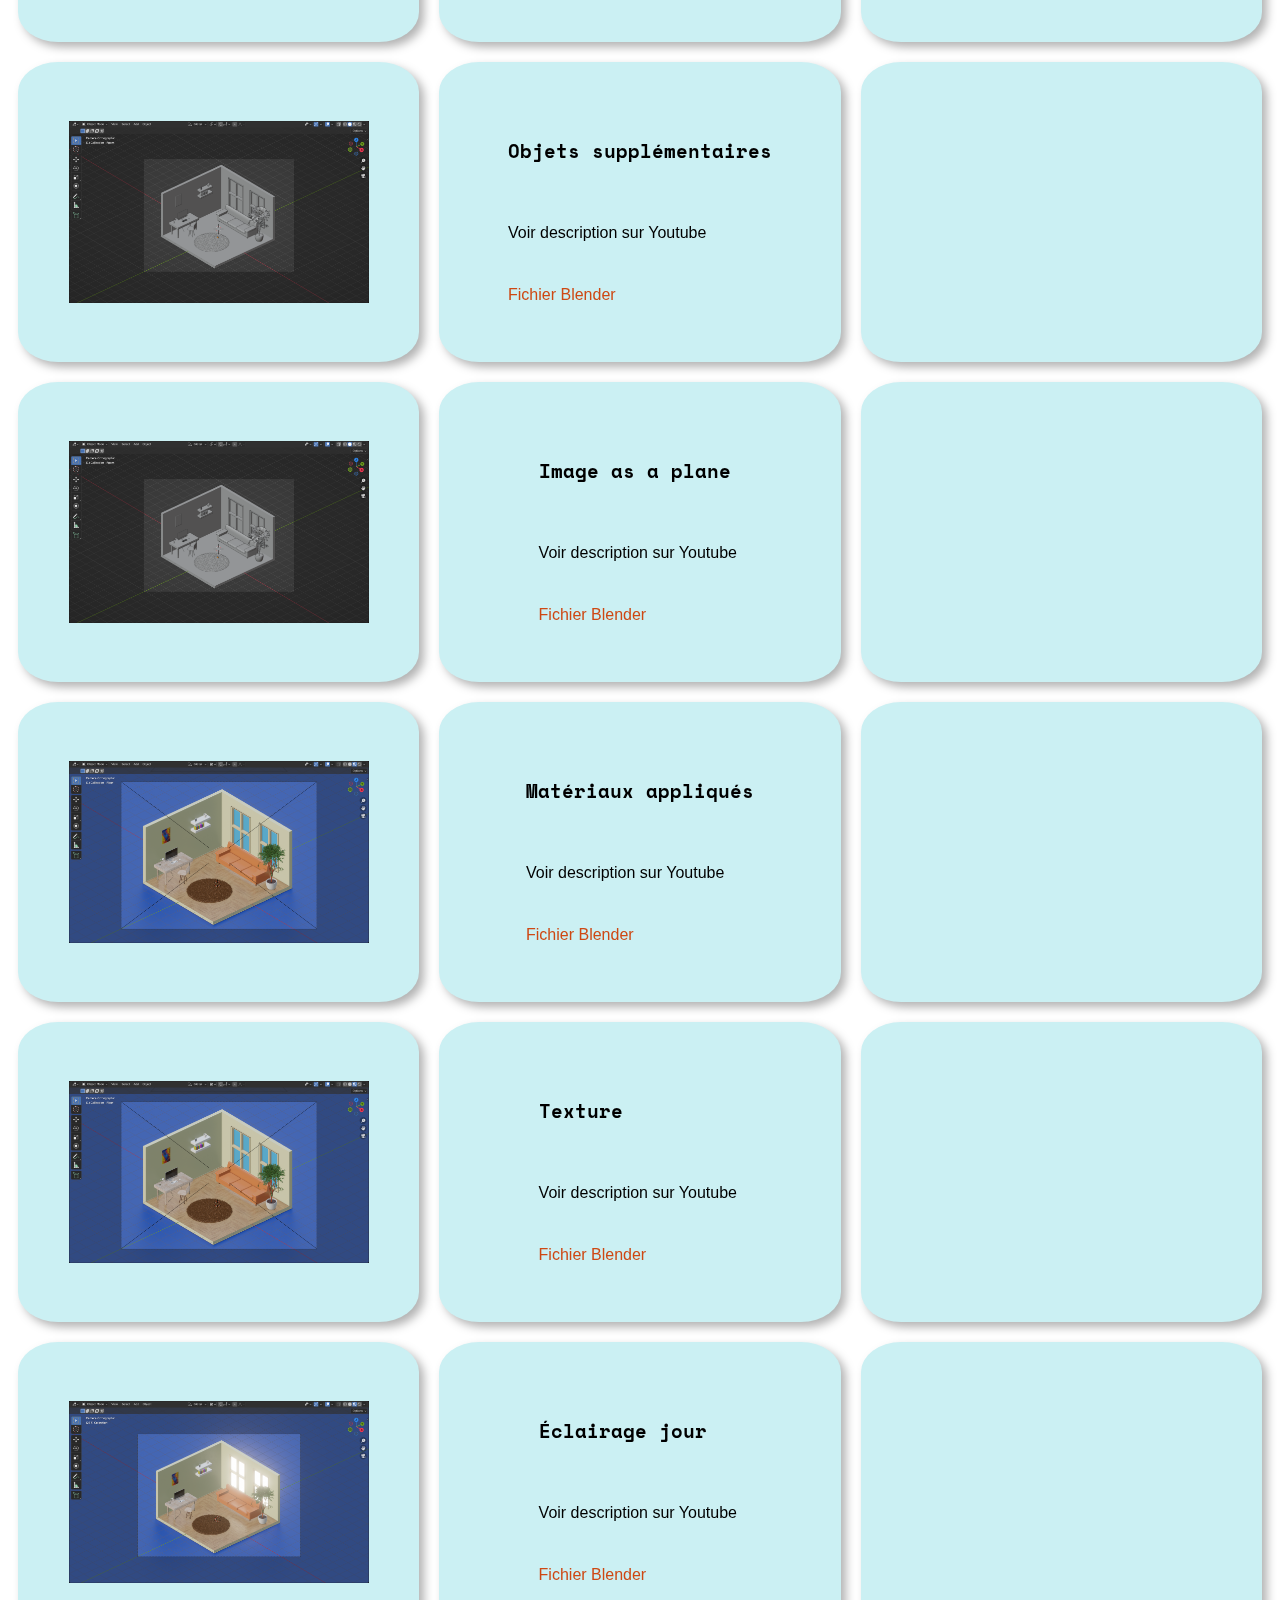
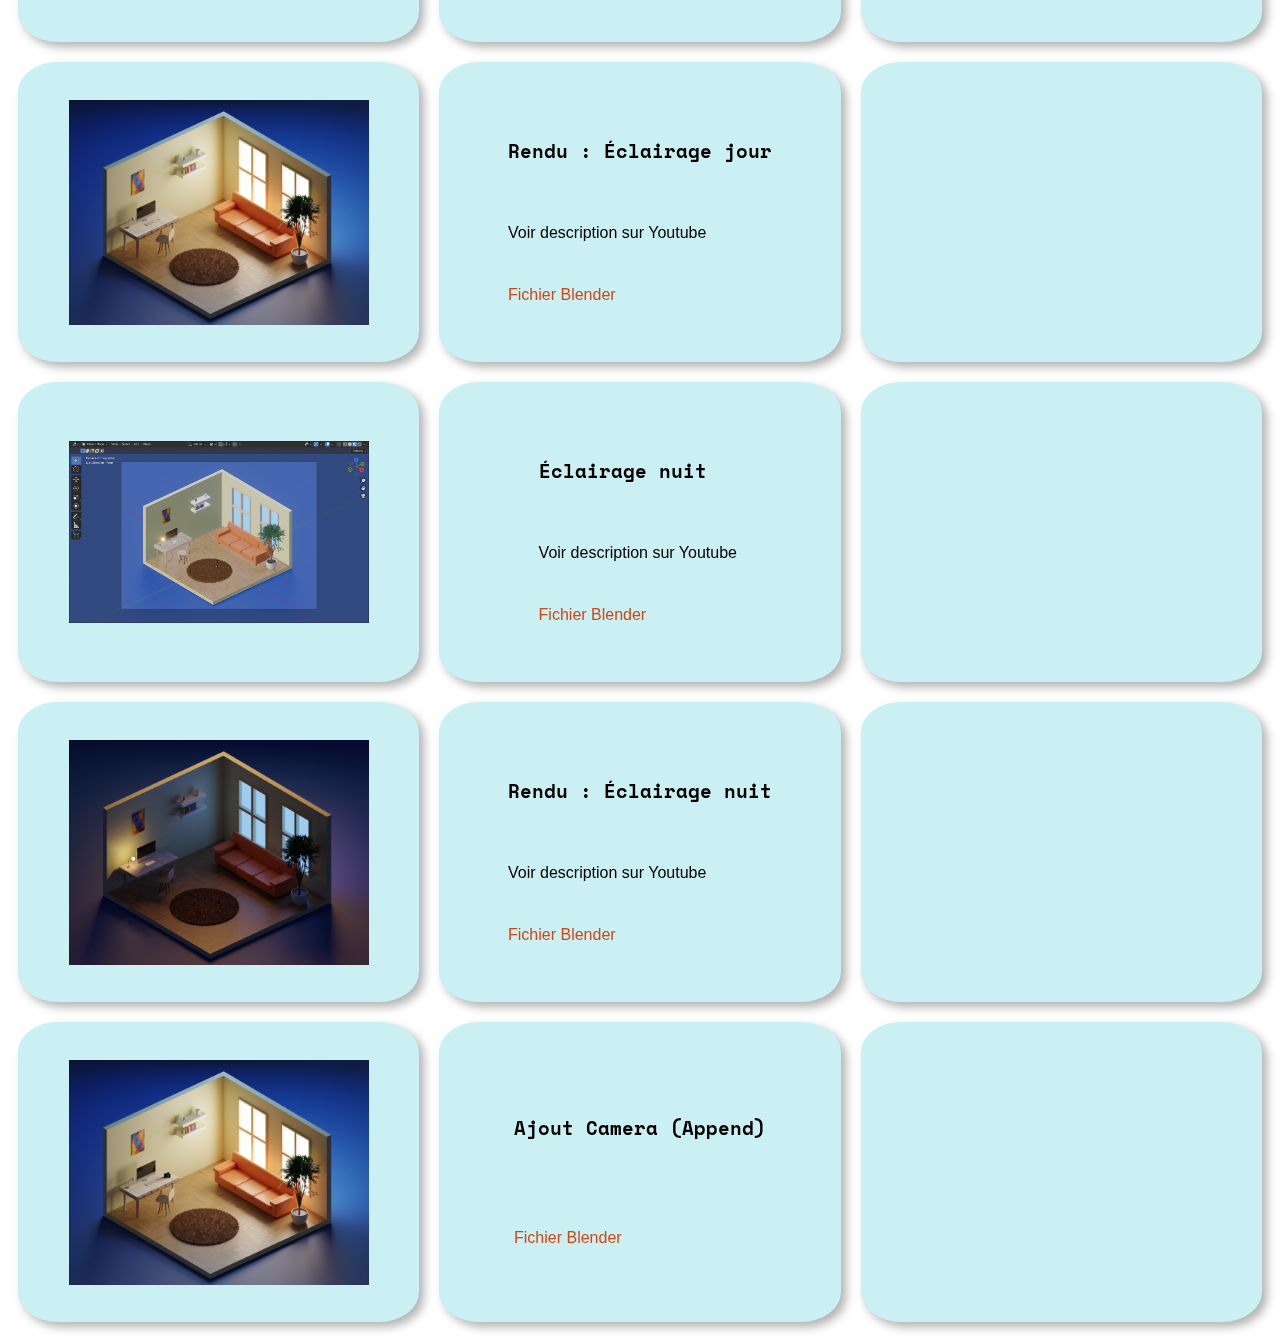
==== commit 2414fefd: "description formatting" ====
--- a/index.html
+++ b/index.html
@@ -331,8 +331,7 @@
 				<div class="column">
 					<div>
 						<h3>Ajout Camera (Append)  </h3><br>
-						<div class="break-after-dot">
-						<div id="description"></div></div> <br>
+						<p id="description"></p><br>
 						<!-- <p>Instruments: array modifier, extrusion, parentage.</p> <br> -->
 						<a href="blender/11- Night scene_render_camera.blend">Fichier Blender</a>
 					</div>
@@ -344,5 +343,11 @@
 				</div>
 				
 	</div>
+	<script>
+		var paragraph = document.getElementById("description");
+		var text = paragraph.innerHTML;
+		var newText = text.replace(/(\.)/g, "$1<br>");
+		paragraph.innerHTML = newText;
+	</script>
 </body>
 </html>
--- a/style.css
+++ b/style.css
@@ -15,10 +15,11 @@
 	text-align: center;
 } */
 
-.break-after-dot {
-    word-wrap: break-word;
-  }
 
+
+  p {
+	white-space: pre-wrap;
+}
 #ar{
 	z-index: -2;
 	border-radius: 2%;
